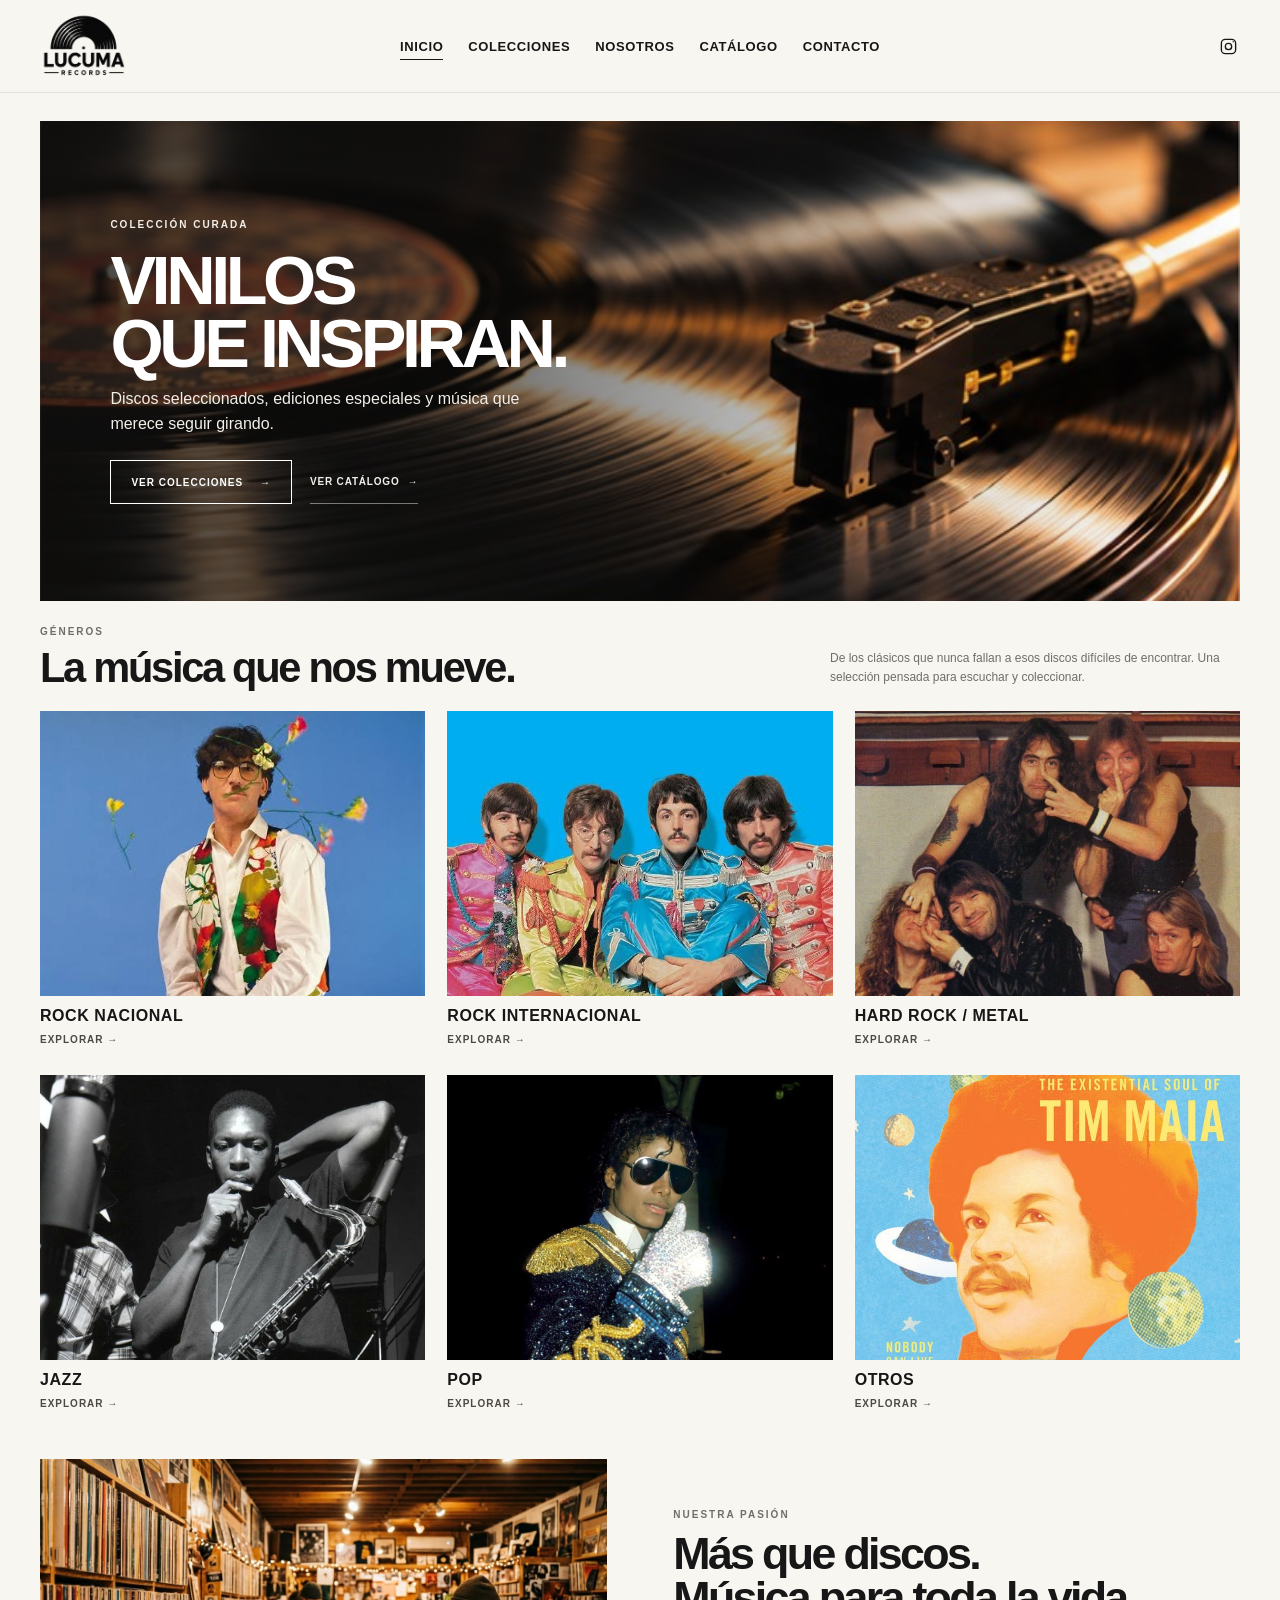
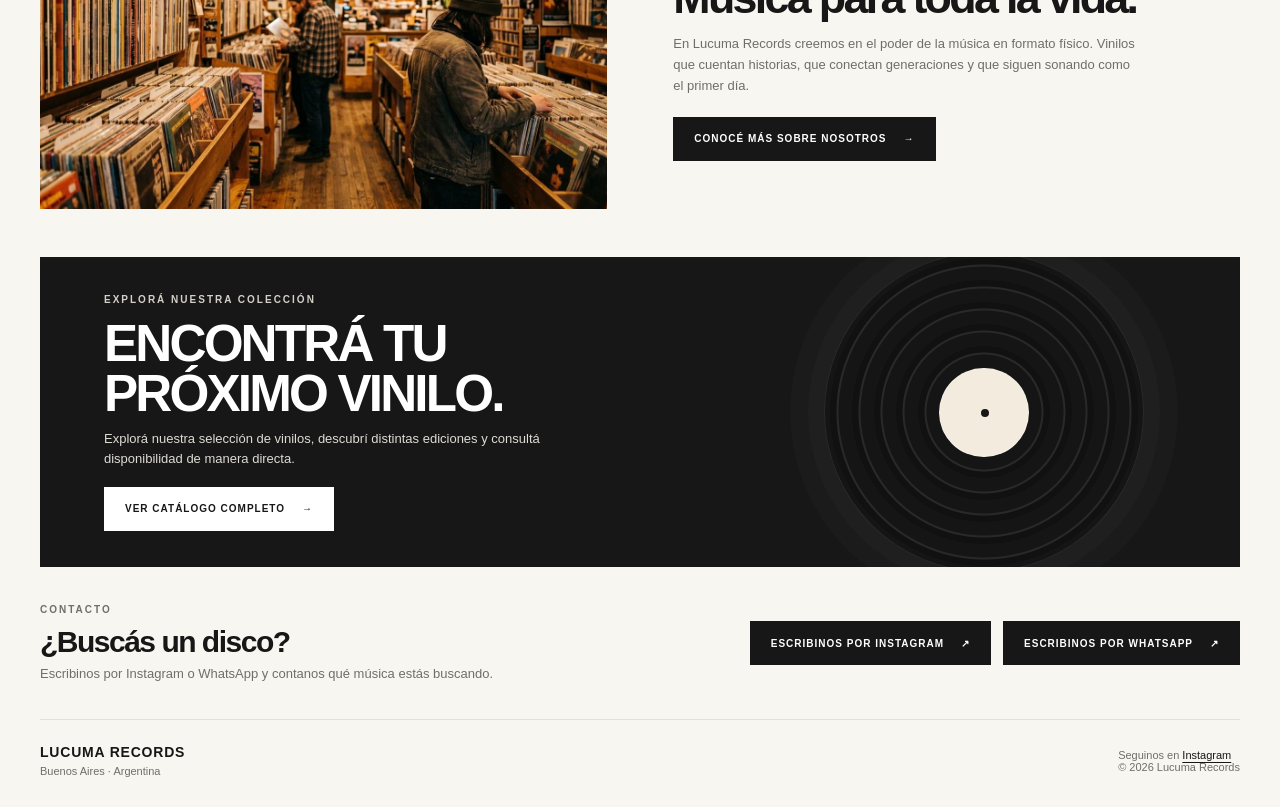
==== index.html @ db2ce65a "Add Lucuma Records about page" ====
<!doctype html>
<html lang="es">
<head>
  <meta charset="utf-8">
  <meta name="viewport" content="width=device-width, initial-scale=1">
  <meta name="theme-color" content="#f8f6f1">
  <meta name="description" content="Lucuma Records: discos seleccionados, ediciones especiales y música que merece seguir girando.">
  <title>Lucuma Records — Vinilos que inspiran</title>
  <style>
    :root {
      color-scheme: light;
      --paper: #f8f6f1;
      --cream: #f3ebdd;
      --ink: #171717;
      --muted: #716e68;
      --line: #e4e0d8;
      --content: 1400px;
    }
    * { box-sizing: border-box; }
    html { scroll-behavior: smooth; scroll-padding-top: 92px; }
    body {
      margin: 0;
      color: var(--ink);
      background: var(--paper);
      font-family: Arial, Helvetica, sans-serif;
      -webkit-font-smoothing: antialiased;
      overflow-x: hidden;
    }
    img { display: block; max-width: 100%; }
    a { color: inherit; text-decoration: none; }
    button { font: inherit; }
    .container { width: min(var(--content), calc(100% - 80px)); margin-inline: auto; }

    /* Header */
    .site-header { position: relative; z-index: 5; background: var(--paper); border-bottom: 1px solid var(--line); }
    .header-inner { min-height: 92px; display: grid; grid-template-columns: 1fr auto 1fr; align-items: center; gap: 28px; }
    .brand { display: inline-flex; width: max-content; align-items: center; }
    .brand img { width: 164px; height: 76px; object-fit: contain; object-position: left center; }
    .primary-nav { display: flex; align-items: center; justify-content: center; gap: clamp(25px, 1.8vw, 34px); }
    .primary-nav a { position: relative; padding: 12px 0; font-size: 13px; font-weight: 600; letter-spacing: .6px; text-transform: uppercase; }
    .primary-nav a::after { position: absolute; right: 0; bottom: 6px; left: 0; height: 1px; background: currentColor; content: ""; transform: scaleX(0); transform-origin: left; transition: transform .2s ease; }
    .primary-nav a:hover::after, .primary-nav a:focus-visible::after, .primary-nav a[href="#inicio"]::after { transform: scaleX(1); }
    .header-actions { justify-self: end; display: flex; align-items: center; gap: 14px; }
    .social-link { width: 24px; height: 24px; display: grid; place-items: center; }
    .social-link svg { width: 19px; height: 19px; fill: none; stroke: currentColor; stroke-width: 1.7; stroke-linecap: round; stroke-linejoin: round; }
    .menu-toggle { display: none; }

    @media (min-width: 961px) and (max-width: 1100px) {
      .header-inner { min-height: 82px; grid-template-columns: 1fr auto; padding-block: 7px 0; }
      .primary-nav { grid-column: 1 / -1; grid-row: 2; gap: 25px; padding-bottom: 10px; }
      .header-actions { grid-column: 2; grid-row: 1; }
    }

    /* Hero */
    .hero { position: relative; isolation: isolate; display: flex; align-items: center; overflow: hidden; aspect-ratio: 2.5 / 1; margin-top: 28px; padding: clamp(34px, 5.5vw, 76px); background: #1d1a17; color: #fff; }
    .hero-image { position: absolute; z-index: -2; inset: 0; width: 100%; height: 100%; object-fit: cover; object-position: center; }
    .hero::before { position: absolute; z-index: -1; inset: 0; background: linear-gradient(90deg, rgb(16 15 14 / 78%) 0%, rgb(16 15 14 / 57%) 38%, rgb(16 15 14 / 12%) 74%, transparent 100%); content: ""; }
    .hero-copy { width: min(560px, 54%); }
    .hero .eyebrow { color: #f2efe9; }
    .eyebrow { display: block; color: var(--muted); font-size: 10px; font-weight: 700; letter-spacing: 2px; line-height: 1.4; text-transform: uppercase; }
    .hero h1 { max-width: 560px; margin: 17px 0 12px; font-size: clamp(48px, 5.35vw, 76px); font-weight: 750; letter-spacing: -.065em; line-height: .92; }
    .hero-copy > p { max-width: 450px; margin: 0; color: #f2efe9; font-size: 16px; line-height: 1.55; }
    .button { min-height: 44px; display: inline-flex; align-items: center; justify-content: center; gap: 17px; margin-top: 24px; padding: 0 20px; border: 1px solid var(--ink); background: var(--ink); color: #fff; font-size: 10px; font-weight: 700; letter-spacing: 1px; text-transform: uppercase; transition: background .2s ease, color .2s ease; }
    .button:hover { background: transparent; color: var(--ink); }
    .hero .button { border-color: #fff; background: transparent; color: #fff; }
    .hero .button:hover { background: #fff; color: var(--ink); }
    .hero-actions { display: flex; align-items: center; flex-wrap: wrap; gap: 14px 18px; margin-top: 24px; }
    .hero-actions .button { margin-top: 0; }
    .hero-catalog-link { min-height: 44px; display: inline-flex; align-items: center; gap: 8px; border-bottom: 1px solid #ffffff70; color: #f2efe9; font-size: 10px; font-weight: 700; letter-spacing: .8px; text-transform: uppercase; }
    .hero-catalog-link:hover { border-color: #fff; color: #fff; }

    /* Curated genres */
    .collections { padding-block: 24px 0; }
    .section-heading { display: flex; align-items: end; justify-content: space-between; gap: 28px; margin-bottom: 22px; }
    .section-heading h2 { margin: 8px 0 0; font-size: clamp(32px, 3.25vw, 44px); letter-spacing: -.055em; line-height: 1; }
    .section-heading p { max-width: 410px; margin: 0 0 2px; color: var(--muted); font-size: 12px; line-height: 1.55; }
    .category-grid { display: grid; grid-template-columns: repeat(6, minmax(0, 1fr)); gap: 28px 22px; }
    .category { min-width: 0; display: block; grid-column: span 2; }
    .category-photo { overflow: hidden; aspect-ratio: 1.35 / 1; background: #e9e5de; }
    .category-photo img { width: 100%; height: 100%; object-fit: cover; transition: transform .35s ease; }
    .category:nth-child(1) .category-photo img { object-position: center 22%; }
    .category:nth-child(2) .category-photo img { object-position: center 30%; }
    .category:nth-child(3) .category-photo img { object-position: center top; }
    .category:nth-child(4) .category-photo img { object-position: center 12%; }
    .category:nth-child(5) .category-photo img { object-position: center 18%; }
    .category:nth-child(6) .category-photo img { object-position: center 35%; }
    .category h3 { margin: 10px 0 0; font-size: clamp(14px, 1.25vw, 18px); letter-spacing: .035em; line-height: 1.25; text-transform: uppercase; }
    .explore { display: inline-block; margin-top: 8px; color: #4d4943; font-size: 10px; font-weight: 700; letter-spacing: 1px; }
    @media (hover: hover) and (pointer: fine) { .category:hover .category-photo img { transform: scale(1.035); } }

    /* About */
    .about { padding-block: 48px 0; }
    .about-inner { display: grid; grid-template-columns: minmax(0, 1fr) minmax(0, 1fr); align-items: center; gap: clamp(36px, 5.2vw, 72px); }
    .about-photo { overflow: hidden; aspect-ratio: 1.62; background: var(--cream); }
    .about-photo img { width: 100%; height: 100%; object-fit: cover; object-position: center; }
    .about-copy { max-width: 500px; }
    .about-copy h2 { margin: 10px 0 13px; font-size: clamp(34px, 3.5vw, 48px); letter-spacing: -.06em; line-height: .98; }
    .about-copy p { max-width: 470px; margin: 0; color: var(--muted); font-size: 13px; line-height: 1.65; }
    .about-copy .button { margin-top: 20px; }

    /* Catalog preview */
    .catalog { position: relative; min-height: 260px; display: grid; grid-template-columns: 1fr .8fr; align-items: center; overflow: hidden; margin-top: 48px; padding: 36px clamp(30px, 5vw, 64px); background: var(--ink); color: #fff; }
    .catalog-copy { position: relative; z-index: 1; }
    .catalog .eyebrow { color: #d4d0c9; }
    .catalog h2 { margin: 12px 0 10px; font-size: clamp(34px, 4vw, 52px); letter-spacing: -.055em; line-height: .97; }
    .catalog p { max-width: 440px; margin: 0; color: #dedbd5; font-size: 13px; line-height: 1.55; }
    .catalog .button { border-color: #fff; background: #fff; color: var(--ink); }
    .catalog .button:hover { background: transparent; color: #fff; }
    .catalog-art { position: absolute; top: 50%; right: 8%; width: min(320px, 30vw); aspect-ratio: 1; border: 1px solid #ffffff17; border-radius: 50%; background: repeating-radial-gradient(circle at center, #151515 0 13px, #292929 14px 15px, #111 16px 22px); box-shadow: 0 0 0 16px #ffffff05, 0 0 0 34px #ffffff04; transform: translateY(-50%); }
    .catalog-art::before { position: absolute; inset: 36%; border: 1px solid #ffffff45; border-radius: 50%; background: var(--cream); content: ""; }
    .catalog-art::after { position: absolute; top: 49%; left: 49%; width: 8px; height: 8px; border-radius: 50%; background: var(--ink); content: ""; }
    .catalog-link { margin-top: 18px; }

    /* Contact and footer */
    .contact { display: flex; align-items: center; justify-content: space-between; gap: 24px; padding-block: 36px; border-bottom: 1px solid var(--line); }
    .contact h2 { margin: 8px 0 5px; font-size: 30px; letter-spacing: -.05em; }
    .contact p { margin: 0; color: var(--muted); font-size: 13px; line-height: 1.5; }
    .contact-actions { display: flex; align-items: center; flex-wrap: wrap; gap: 10px 12px; }
    .contact .button { margin-top: 0; }
    .footer { display: flex; align-items: center; justify-content: space-between; gap: 24px; padding-block: 24px 30px; color: var(--muted); font-size: 11px; }
    .footer strong { color: var(--ink); font-size: 14px; letter-spacing: .8px; }
    .footer p { margin: 5px 0 0; }
    .footer a { color: var(--ink); text-decoration: underline; text-underline-offset: 3px; }
    :focus-visible { outline: 2px solid var(--ink); outline-offset: 4px; }

    @media (max-width: 960px) {
      .container { width: min(var(--content), calc(100% - 48px)); }
      .header-inner { min-height: 82px; grid-template-columns: 1fr auto; gap: 16px; }
      .brand img { width: 150px; height: 70px; }
      .menu-toggle { display: none; }
      .primary-nav { grid-column: 1 / -1; grid-row: 2; padding-bottom: 10px; }
      .header-inner { padding-block: 7px 0; }
      .header-actions { grid-column: 2; grid-row: 1; }
      .category-grid { grid-template-columns: repeat(2, minmax(0, 1fr)); gap: 26px 18px; }
      .category:nth-child(n) { grid-column: auto; }
      .category-photo { aspect-ratio: 1.28 / 1; }
      .category h3 { font-size: 17px; }
      .hero { aspect-ratio: 2.15 / 1; padding: 40px; }
      .hero-copy { width: min(560px, 61%); }
      .about-inner { gap: 34px; }
    }
    @media (max-width: 650px) {
      html { scroll-padding-top: 76px; }
      .container { width: calc(100% - 36px); }
      .header-inner { min-height: 70px; display: flex; justify-content: space-between; gap: 10px; padding-block: 0; }
      .brand img { width: 132px; height: 62px; }
      .header-actions { margin-left: auto; gap: 7px; }
      .social-link { width: 22px; }
      .social-link svg { width: 17px; height: 17px; }
      .menu-toggle { display: inline-flex; align-items: center; gap: 8px; min-height: 38px; padding: 0 10px; border: 1px solid var(--line); background: transparent; color: var(--ink); font-size: 9px; font-weight: 700; letter-spacing: .8px; text-transform: uppercase; }
      .menu-icon, .menu-icon::before, .menu-icon::after { position: relative; display: block; width: 15px; height: 1px; background: currentColor; }
      .menu-icon::before, .menu-icon::after { position: absolute; left: 0; content: ""; }
      .menu-icon::before { top: -5px; }
      .menu-icon::after { top: 5px; }
      .primary-nav { position: absolute; top: 69px; right: 0; left: 0; display: none; align-items: stretch; gap: 0; padding: 8px 18px 14px; border-bottom: 1px solid var(--line); background: var(--paper); box-shadow: 0 9px 18px #0000000b; }
      .primary-nav.is-open { display: flex; flex-direction: column; }
      .primary-nav a { min-height: 44px; display: flex; align-items: center; padding: 14px 4px; border-bottom: 1px solid var(--line); font-size: 12px; font-weight: 600; line-height: 1.3; }
      .primary-nav a::after { display: none; }
      .hero { min-height: 350px; aspect-ratio: auto; margin-top: 18px; padding: 26px 21px; }
      .hero::before { background: linear-gradient(90deg, rgb(16 15 14 / 78%) 0%, rgb(16 15 14 / 56%) 62%, rgb(16 15 14 / 24%) 100%); }
      .hero-copy { padding: 0; }
      .eyebrow { font-size: 9px; letter-spacing: 1.8px; }
      .hero h1 { margin: 13px 0 10px; font-size: clamp(42px, 11.2vw, 52px); }
      .hero-copy > p { max-width: 430px; font-size: 15px; }
      .hero-actions { gap: 10px 14px; margin-top: 18px; }
      .hero-actions .button, .hero-catalog-link { min-height: 46px; }
      .collections { padding-top: 19px; }
      .section-heading { display: block; margin-bottom: 16px; }
      .section-heading h2 { margin-top: 7px; font-size: clamp(29px, 8vw, 38px); }
      .section-heading p { margin-top: 9px; font-size: 11px; }
      .category-grid { grid-template-columns: minmax(0, 1fr); gap: 24px; }
      .category-photo { aspect-ratio: 1.4 / 1; }
      .category h3 { margin-top: 9px; font-size: 17px; }
      .explore { margin-top: 8px; font-size: 10px; }
      .about { padding-top: 36px; }
      .about-inner { grid-template-columns: 1fr; gap: 21px; }
      .about-photo { aspect-ratio: 1.55; }
      .about-copy h2 { font-size: clamp(34px, 9vw, 42px); }
      .about-copy p { font-size: 12px; }
      .about-copy .button { min-height: 44px; margin-top: 17px; padding-inline: 13px; font-size: 9px; }
      .catalog { min-height: 300px; grid-template-columns: 1fr; margin-top: 36px; padding: 32px 22px; }
      .catalog h2 { font-size: 39px; }
      .catalog p { max-width: 340px; font-size: 12px; }
      .catalog-art { right: -46px; width: 210px; opacity: .44; }
      .catalog .button { position: relative; z-index: 1; }
      .contact { align-items: flex-start; flex-direction: column; gap: 16px; padding-block: 28px; }
      .contact h2 { font-size: 28px; }
      .footer { align-items: flex-start; flex-direction: column; gap: 12px; padding-block: 21px 27px; }
    }
    @media (prefers-reduced-motion: reduce) {
      html { scroll-behavior: auto; }
      *, *::before, *::after { scroll-behavior: auto !important; animation-duration: .01ms !important; animation-iteration-count: 1 !important; transition-duration: .01ms !important; }
    }
  </style>
</head>
<body>
  <header class="site-header">
    <div class="container header-inner">
      <a class="brand" href="#inicio" aria-label="Lucuma Records, inicio">
        <img src="assets/logo-lucuma-transparente.png" width="372" height="329" alt="Lucuma Records">
      </a>
      <button class="menu-toggle" type="button" aria-expanded="false" aria-controls="main-nav">
        <span class="menu-icon" aria-hidden="true"></span><span>Menú</span>
      </button>
      <nav class="primary-nav" id="main-nav" aria-label="Navegación principal">
        <a href="#inicio">Inicio</a>
        <a href="#colecciones">Colecciones</a>
        <a href="#nosotros">Nosotros</a>
        <a href="catalogo.html">Catálogo</a>
        <a href="#contacto">Contacto</a>
      </nav>
      <div class="header-actions">
        <a class="social-link" href="https://www.instagram.com/lucumarecords/" target="_blank" rel="noopener noreferrer" aria-label="Instagram de Lucuma Records">
          <svg viewBox="0 0 24 24" aria-hidden="true"><rect x="3" y="3" width="18" height="18" rx="5"/><circle cx="12" cy="12" r="4"/><circle cx="18" cy="6" r=".8" fill="currentColor" stroke="none"/></svg>
        </a>
      </div>
    </div>
  </header>

  <main>
    <section class="hero container" id="inicio" aria-labelledby="hero-title">
      <div class="hero-copy">
        <span class="eyebrow">Colección curada</span>
        <h1 id="hero-title">VINILOS<br>QUE INSPIRAN.</h1>
        <p>Discos seleccionados, ediciones especiales y música que merece seguir girando.</p>
        <div class="hero-actions">
          <a class="button" href="#colecciones">Ver colecciones <span aria-hidden="true">→</span></a>
          <a class="hero-catalog-link" href="catalogo.html">Ver catálogo <span aria-hidden="true">→</span></a>
        </div>
      </div>
      <img class="hero-image" src="portada-tocadiscos.jpg" width="739" height="303" fetchpriority="high" alt="">
    </section>

    <section class="collections container" id="colecciones" aria-labelledby="collections-title">
      <div class="section-heading">
        <div><span class="eyebrow">Géneros</span><h2 id="collections-title">La música que nos mueve.</h2></div>
        <p>De los clásicos que nunca fallan a esos discos difíciles de encontrar. Una selección pensada para escuchar y coleccionar.</p>
      </div>
      <div class="category-grid">
        <a class="category" href="catalogo.html?genero=rock-nacional" aria-label="Explorar Rock Nacional">
          <div class="category-photo"><img src="rock-nacional.jpg" width="480" height="638" loading="lazy" decoding="async" alt="Charly García, referente del rock nacional"></div>
          <h3>Rock Nacional</h3><span class="explore">EXPLORAR →</span>
        </a>
        <a class="category" href="catalogo.html?genero=rock-internacional" aria-label="Explorar Rock Internacional">
          <div class="category-photo"><img src="rock-internacional.jpg" width="554" height="554" loading="lazy" decoding="async" alt="The Beatles"></div>
          <h3>Rock Internacional</h3><span class="explore">EXPLORAR →</span>
        </a>
        <a class="category" href="catalogo.html?genero=hard-rock-metal" aria-label="Explorar Hard Rock y Metal">
          <div class="category-photo"><img src="iron%20maiden.jpg" width="798" height="1107" loading="lazy" decoding="async" alt="Iron Maiden"></div>
          <h3>Hard Rock / Metal</h3><span class="explore">EXPLORAR →</span>
        </a>
        <a class="category" href="catalogo.html?genero=jazz" aria-label="Explorar Jazz">
          <div class="category-photo"><img src="jazz.jpg" width="959" height="956" loading="lazy" decoding="async" alt="John Coltrane, figura del jazz"></div>
          <h3>Jazz</h3><span class="explore">EXPLORAR →</span>
        </a>
        <a class="category" href="catalogo.html?coleccion=pop" aria-label="Explorar Pop">
          <div class="category-photo"><img src="assets/pop.jpg" width="1024" height="1536" loading="lazy" decoding="async" alt="Michael Jackson"></div>
          <h3>POP</h3><span class="explore">EXPLORAR →</span>
        </a>
        <a class="category" href="catalogo.html?coleccion=otros" aria-label="Explorar Otros">
          <div class="category-photo"><img src="brasil.jpg" width="700" height="700" loading="lazy" decoding="async" alt="Tim Maia, música brasileña"></div>
          <h3>OTROS</h3><span class="explore">EXPLORAR →</span>
        </a>
      </div>
    </section>

    <section class="about container" id="nosotros" aria-labelledby="about-title">
      <div class="about-inner">
        <div class="about-photo">
          <img src="assets/nosotros-disqueria.jpg" width="1408" height="768" loading="lazy" decoding="async" alt="Interior cálido de una disquería con sus colecciones de vinilos" onerror="this.onerror=null;this.src='portada-tocadiscos.jpg'">
        </div>
        <div class="about-copy">
          <span class="eyebrow">Nuestra pasión</span>
          <h2 id="about-title">Más que discos.<br>Música para toda la vida.</h2>
          <p>En Lucuma Records creemos en el poder de la música en formato físico. Vinilos que cuentan historias, que conectan generaciones y que siguen sonando como el primer día.</p>
          <a class="button" href="nosotros.html">Conocé más sobre nosotros <span aria-hidden="true">→</span></a>
        </div>
      </div>
    </section>

    <section class="catalog container" id="catalogo" aria-labelledby="catalog-title">
      <div class="catalog-copy">
        <span class="eyebrow">EXPLORÁ NUESTRA COLECCIÓN</span>
        <h2 id="catalog-title">ENCONTRÁ TU<br>PRÓXIMO VINILO.</h2>
        <p>Explorá nuestra selección de vinilos, descubrí distintas ediciones y consultá disponibilidad de manera directa.</p>
        <a class="button catalog-link" href="catalogo.html">VER CATÁLOGO COMPLETO <span aria-hidden="true">→</span></a>
      </div>
      <div class="catalog-art" aria-hidden="true"></div>
    </section>

    <section class="contact container" id="contacto" aria-labelledby="contact-title">
      <div>
        <span class="eyebrow">Contacto</span>
        <h2 id="contact-title">¿Buscás un disco?</h2>
        <p>Escribinos por Instagram o WhatsApp y contanos qué música estás buscando.</p>
      </div>
      <div class="contact-actions">
        <a class="button" href="https://www.instagram.com/lucumarecords/" target="_blank" rel="noopener noreferrer">Escribinos por Instagram <span aria-hidden="true">↗</span></a>
        <a class="button" href="https://wa.me/5491165437000" target="_blank" rel="noopener noreferrer">Escribinos por WhatsApp <span aria-hidden="true">↗</span></a>
      </div>
    </section>
  </main>

  <footer class="footer container">
    <div><strong>LUCUMA RECORDS</strong><p>Buenos Aires · Argentina</p></div>
    <div>Seguinos en <a href="https://www.instagram.com/lucumarecords/" target="_blank" rel="noopener noreferrer">Instagram</a><br><span>© <span id="year"></span> Lucuma Records</span></div>
  </footer>

  <script>
    const menuToggle = document.querySelector('.menu-toggle');
    const mainNav = document.getElementById('main-nav');
    function closeMenu() {
      menuToggle.setAttribute('aria-expanded', 'false');
      mainNav.classList.remove('is-open');
    }
    menuToggle.addEventListener('click', () => {
      const isOpen = menuToggle.getAttribute('aria-expanded') === 'true';
      menuToggle.setAttribute('aria-expanded', String(!isOpen));
      mainNav.classList.toggle('is-open', !isOpen);
    });
    mainNav.querySelectorAll('a').forEach(link => link.addEventListener('click', closeMenu));
    document.addEventListener('keydown', event => { if (event.key === 'Escape') closeMenu(); });
    window.matchMedia('(min-width: 651px)').addEventListener('change', closeMenu);
    document.getElementById('year').textContent = new Date().getFullYear();
  </script>
</body>
</html>
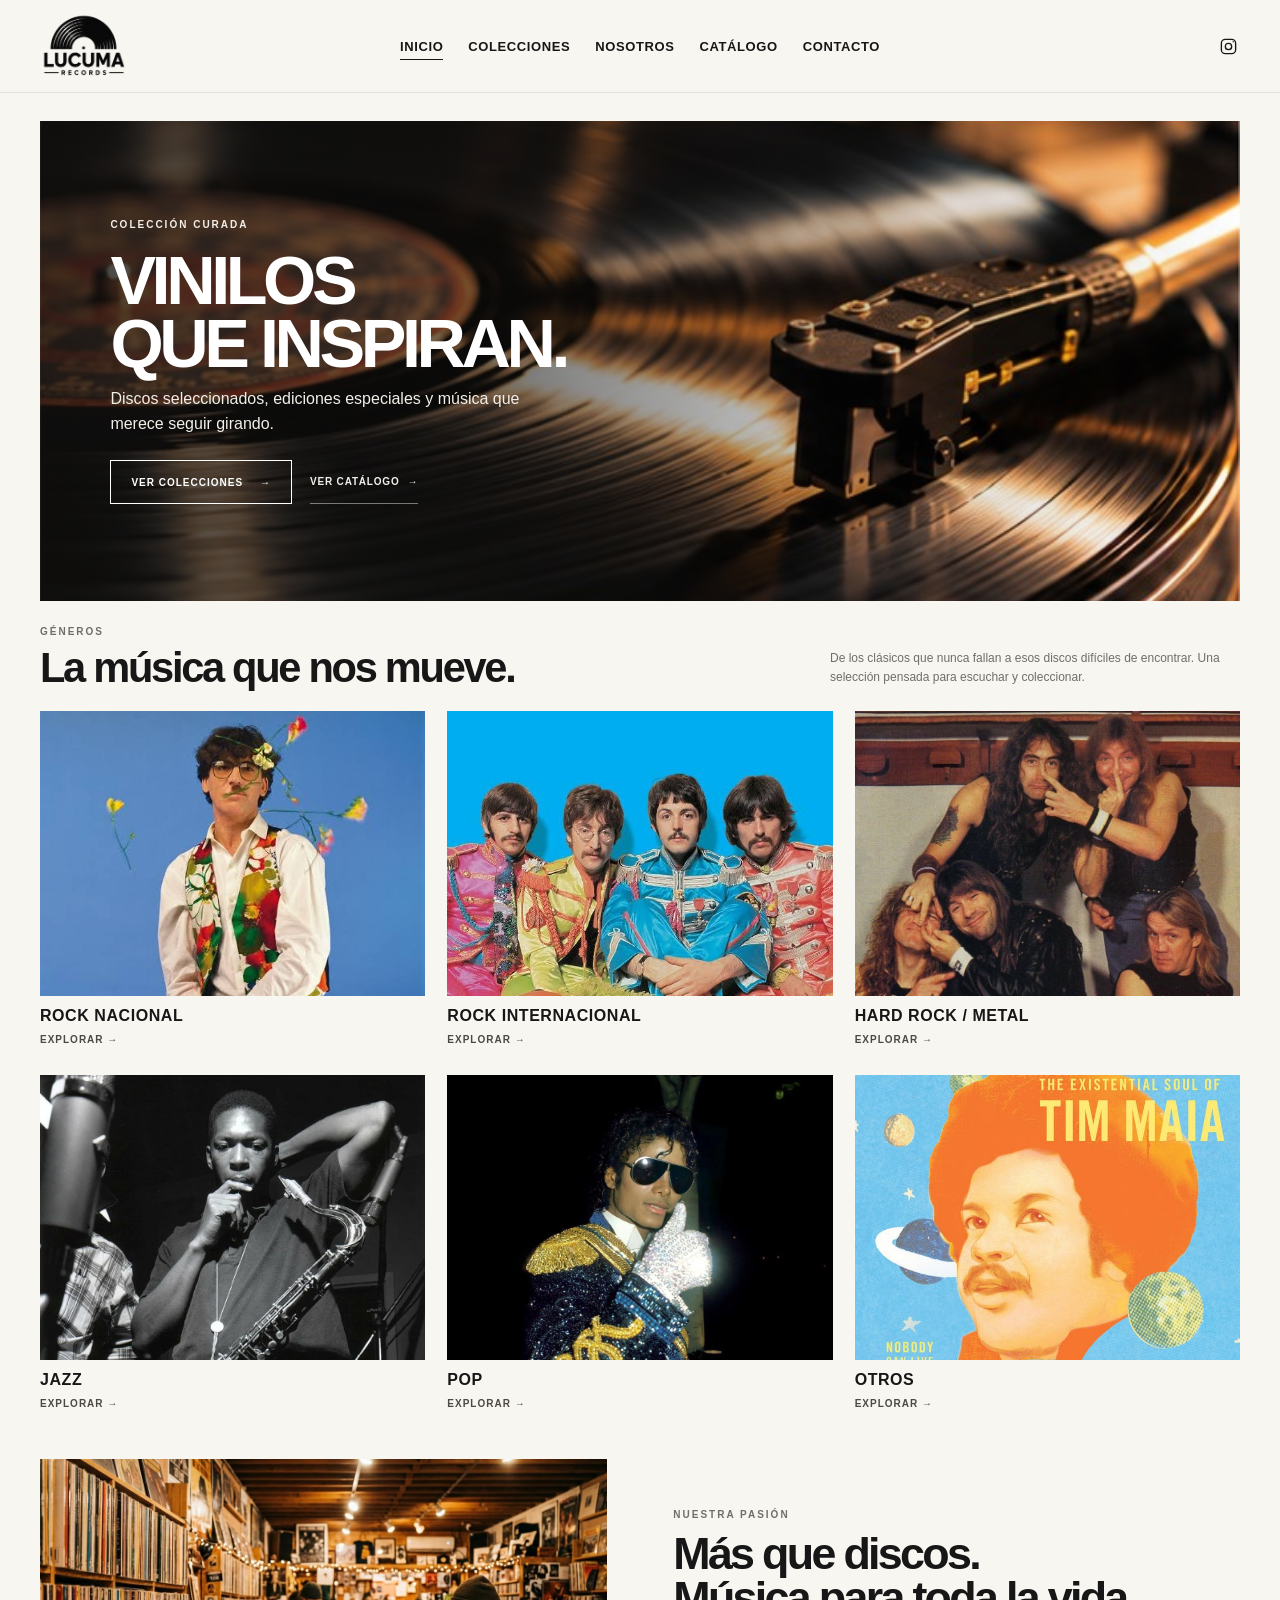
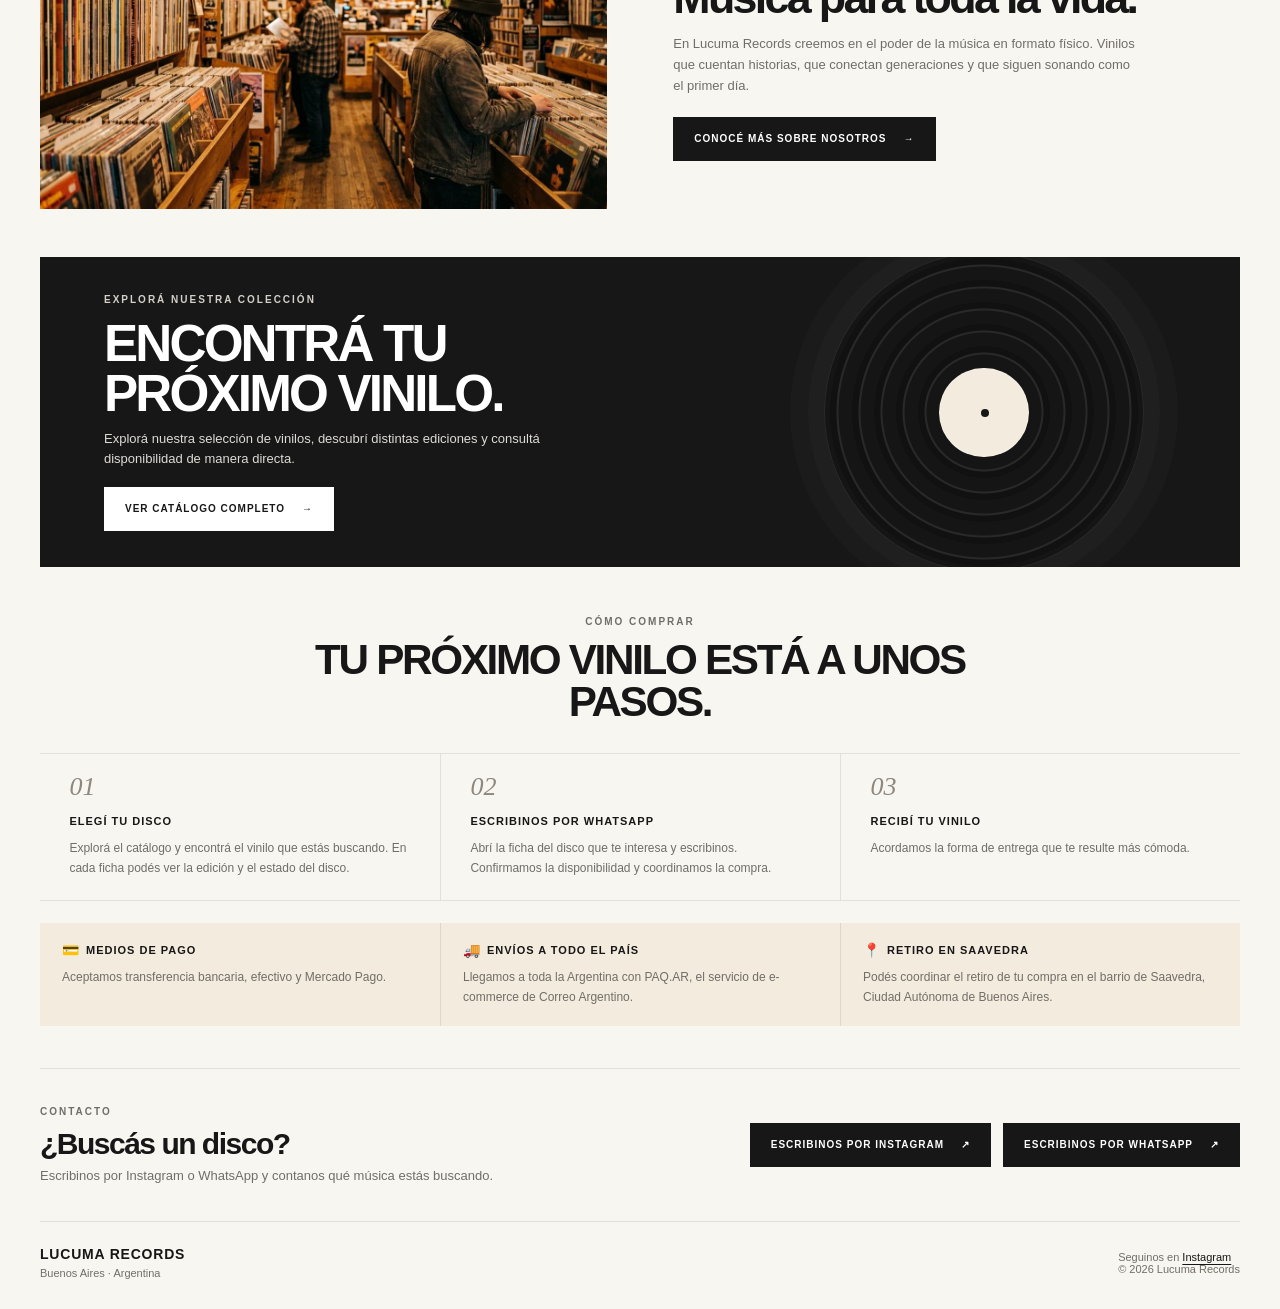
==== commit 8c746673: "Add how to buy section to homepage" ====
--- a/index.html
+++ b/index.html
@@ -37,6 +37,7 @@
     .brand { display: inline-flex; width: max-content; align-items: center; }
     .brand img { width: 164px; height: 76px; object-fit: contain; object-position: left center; }
     .primary-nav { display: flex; align-items: center; justify-content: center; gap: clamp(25px, 1.8vw, 34px); }
+    .primary-nav .nav-how-to { display: none; }
     .primary-nav a { position: relative; padding: 12px 0; font-size: 13px; font-weight: 600; letter-spacing: .6px; text-transform: uppercase; }
     .primary-nav a::after { position: absolute; right: 0; bottom: 6px; left: 0; height: 1px; background: currentColor; content: ""; transform: scaleX(0); transform-origin: left; transition: transform .2s ease; }
     .primary-nav a:hover::after, .primary-nav a:focus-visible::after, .primary-nav a[href="#inicio"]::after { transform: scaleX(1); }
@@ -111,6 +112,23 @@
     .catalog-art::after { position: absolute; top: 49%; left: 49%; width: 8px; height: 8px; border-radius: 50%; background: var(--ink); content: ""; }
     .catalog-link { margin-top: 18px; }
 
+    /* How to buy */
+    .how-to { padding-block: 48px 42px; border-bottom: 1px solid var(--line); }
+    .how-to-heading { max-width: 760px; margin: 0 auto 30px; text-align: center; }
+    .how-to-heading .eyebrow { color: var(--muted); }
+    .how-to-heading h2 { margin: 10px 0 0; font-size: clamp(30px, 3.3vw, 44px); letter-spacing: -.055em; line-height: 1; }
+    .buy-steps { display: grid; grid-template-columns: repeat(3, minmax(0, 1fr)); border-top: 1px solid var(--line); border-bottom: 1px solid var(--line); }
+    .buy-step { position: relative; padding: 20px clamp(16px, 2.3vw, 30px) 22px; }
+    .buy-step + .buy-step { border-left: 1px solid var(--line); }
+    .buy-step-number { display: block; margin-bottom: 14px; color: #8d877d; font-family: Georgia, 'Times New Roman', serif; font-size: 26px; font-style: italic; line-height: 1; }
+    .buy-step h3, .buy-info h3 { margin: 0 0 9px; font-size: 11px; font-weight: 700; letter-spacing: 1px; line-height: 1.4; }
+    .buy-step p, .buy-info p { margin: 0; color: var(--muted); font-size: 12px; line-height: 1.65; }
+    .buy-info-grid { display: grid; grid-template-columns: repeat(3, minmax(0, 1fr)); gap: 0; margin-top: 22px; background: var(--cream); }
+    .buy-info { padding: 18px 22px; }
+    .buy-info + .buy-info { border-left: 1px solid #ded6c9; }
+    .buy-info h3 { display: flex; align-items: center; gap: 7px; margin-bottom: 7px; }
+    .buy-info-icon { font-size: 14px; font-weight: 400; letter-spacing: 0; }
+
     /* Contact and footer */
     .contact { display: flex; align-items: center; justify-content: space-between; gap: 24px; padding-block: 36px; border-bottom: 1px solid var(--line); }
     .contact h2 { margin: 8px 0 5px; font-size: 30px; letter-spacing: -.05em; }
@@ -156,6 +174,7 @@
       .primary-nav.is-open { display: flex; flex-direction: column; }
       .primary-nav a { min-height: 44px; display: flex; align-items: center; padding: 14px 4px; border-bottom: 1px solid var(--line); font-size: 12px; font-weight: 600; line-height: 1.3; }
       .primary-nav a::after { display: none; }
+      .primary-nav .nav-how-to { display: flex; }
       .hero { min-height: 350px; aspect-ratio: auto; margin-top: 18px; padding: 26px 21px; }
       .hero::before { background: linear-gradient(90deg, rgb(16 15 14 / 78%) 0%, rgb(16 15 14 / 56%) 62%, rgb(16 15 14 / 24%) 100%); }
       .hero-copy { padding: 0; }
@@ -183,6 +202,19 @@
       .catalog p { max-width: 340px; font-size: 12px; }
       .catalog-art { right: -46px; width: 210px; opacity: .44; }
       .catalog .button { position: relative; z-index: 1; }
+      .how-to { padding-block: 36px 30px; }
+      .how-to-heading { margin-bottom: 20px; text-align: left; }
+      .how-to-heading h2 { max-width: 380px; font-size: clamp(29px, 8vw, 38px); line-height: 1.02; }
+      .buy-steps { grid-template-columns: 1fr; }
+      .buy-step { display: grid; grid-template-columns: 38px 1fr; column-gap: 10px; padding: 16px 0; }
+      .buy-step + .buy-step { border-top: 1px solid var(--line); border-left: 0; }
+      .buy-step-number { grid-row: span 2; margin: 0; font-size: 23px; }
+      .buy-step h3 { margin-bottom: 5px; }
+      .buy-step p { font-size: 11px; }
+      .buy-info-grid { grid-template-columns: 1fr; margin-top: 16px; }
+      .buy-info { padding: 15px 17px; }
+      .buy-info + .buy-info { border-top: 1px solid #ded6c9; border-left: 0; }
+      .buy-info p { font-size: 11px; }
       .contact { align-items: flex-start; flex-direction: column; gap: 16px; padding-block: 28px; }
       .contact h2 { font-size: 28px; }
       .footer { align-items: flex-start; flex-direction: column; gap: 12px; padding-block: 21px 27px; }
@@ -207,6 +239,7 @@
         <a href="#colecciones">Colecciones</a>
         <a href="#nosotros">Nosotros</a>
         <a href="catalogo.html">Catálogo</a>
+        <a class="nav-how-to" href="#como-comprar">Cómo comprar</a>
         <a href="#contacto">Contacto</a>
       </nav>
       <div class="header-actions">
@@ -286,6 +319,44 @@
         <a class="button catalog-link" href="catalogo.html">VER CATÁLOGO COMPLETO <span aria-hidden="true">→</span></a>
       </div>
       <div class="catalog-art" aria-hidden="true"></div>
+    </section>
+
+    <section class="how-to container" id="como-comprar" aria-labelledby="how-to-title">
+      <div class="how-to-heading">
+        <span class="eyebrow">CÓMO COMPRAR</span>
+        <h2 id="how-to-title">TU PRÓXIMO VINILO ESTÁ A UNOS PASOS.</h2>
+      </div>
+      <div class="buy-steps">
+        <article class="buy-step">
+          <span class="buy-step-number" aria-hidden="true">01</span>
+          <h3>ELEGÍ TU DISCO</h3>
+          <p>Explorá el catálogo y encontrá el vinilo que estás buscando. En cada ficha podés ver la edición y el estado del disco.</p>
+        </article>
+        <article class="buy-step">
+          <span class="buy-step-number" aria-hidden="true">02</span>
+          <h3>ESCRIBINOS POR WHATSAPP</h3>
+          <p>Abrí la ficha del disco que te interesa y escribinos. Confirmamos la disponibilidad y coordinamos la compra.</p>
+        </article>
+        <article class="buy-step">
+          <span class="buy-step-number" aria-hidden="true">03</span>
+          <h3>RECIBÍ TU VINILO</h3>
+          <p>Acordamos la forma de entrega que te resulte más cómoda.</p>
+        </article>
+      </div>
+      <div class="buy-info-grid">
+        <article class="buy-info">
+          <h3><span class="buy-info-icon" aria-hidden="true">💳</span>MEDIOS DE PAGO</h3>
+          <p>Aceptamos transferencia bancaria, efectivo y Mercado Pago.</p>
+        </article>
+        <article class="buy-info">
+          <h3><span class="buy-info-icon" aria-hidden="true">🚚</span>ENVÍOS A TODO EL PAÍS</h3>
+          <p>Llegamos a toda la Argentina con PAQ.AR, el servicio de e-commerce de Correo Argentino.</p>
+        </article>
+        <article class="buy-info">
+          <h3><span class="buy-info-icon" aria-hidden="true">📍</span>RETIRO EN SAAVEDRA</h3>
+          <p>Podés coordinar el retiro de tu compra en el barrio de Saavedra, Ciudad Autónoma de Buenos Aires.</p>
+        </article>
+      </div>
     </section>
 
     <section class="contact container" id="contacto" aria-labelledby="contact-title">
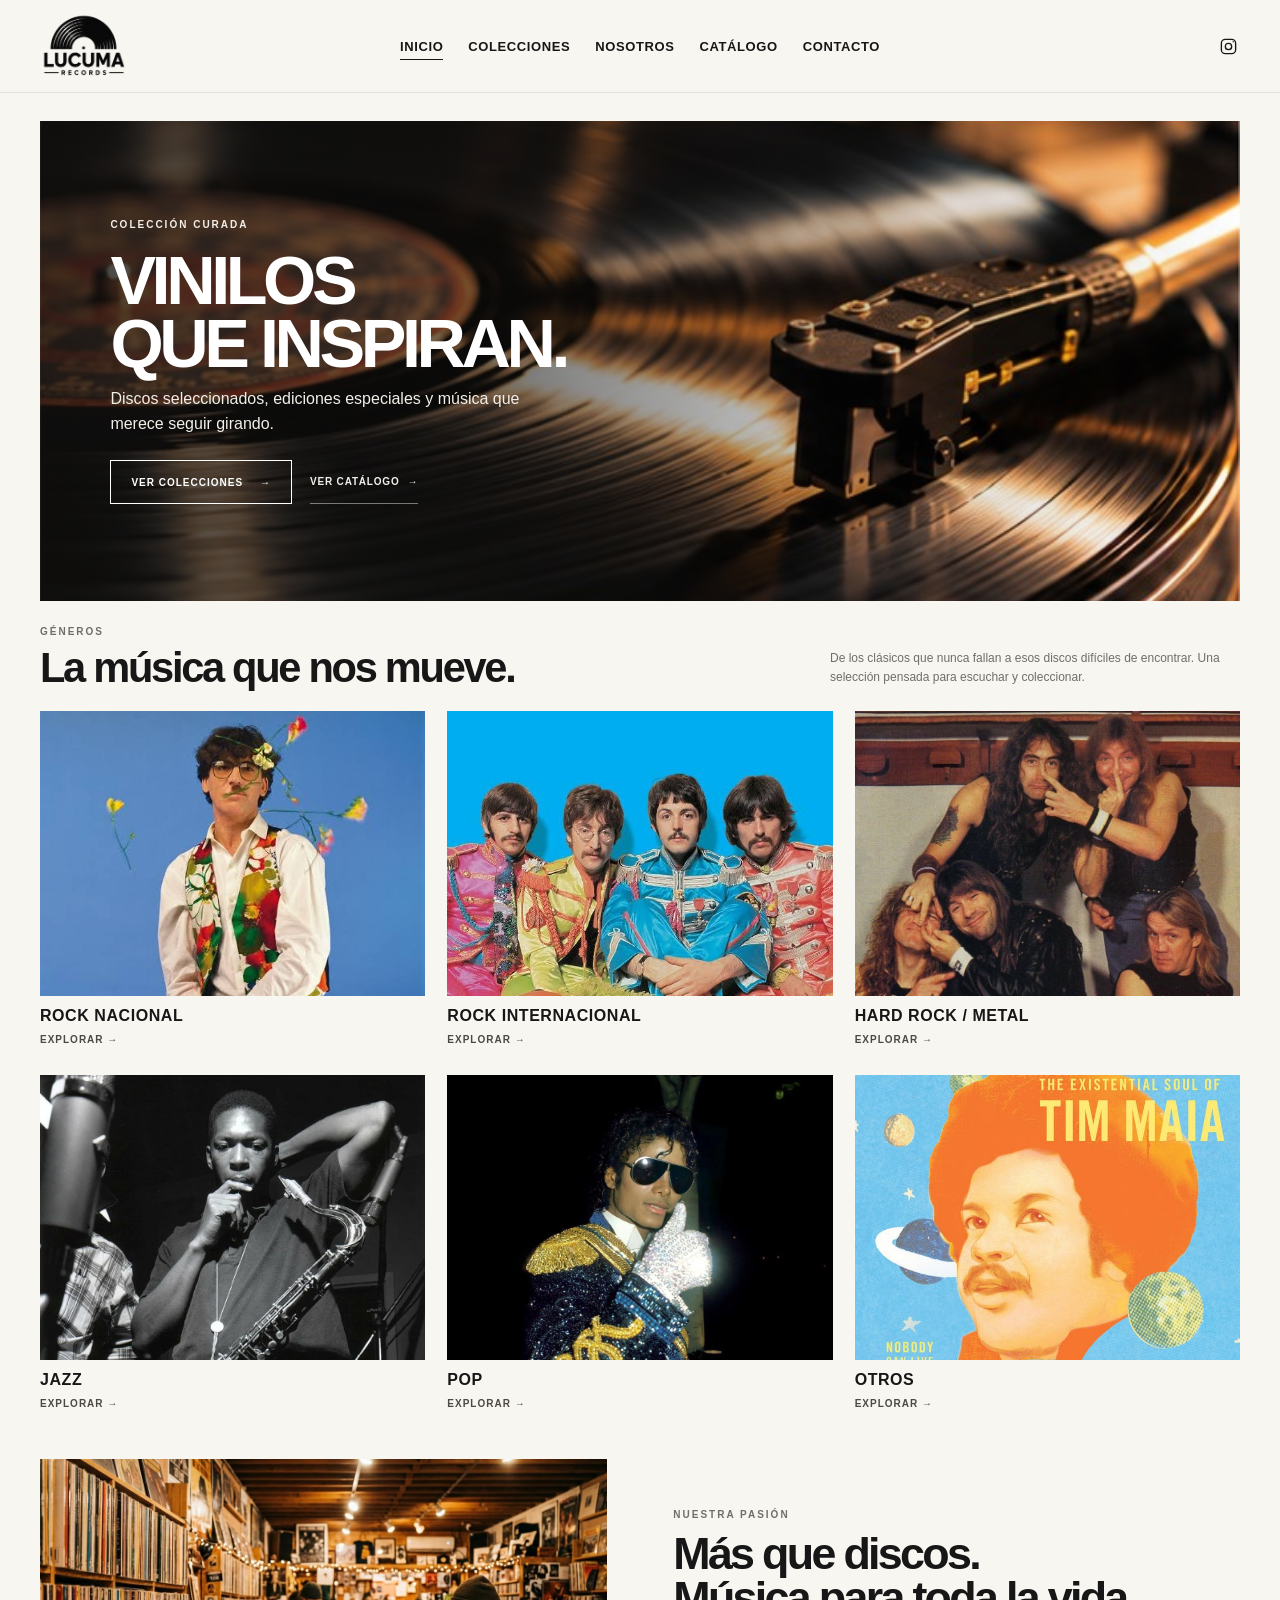
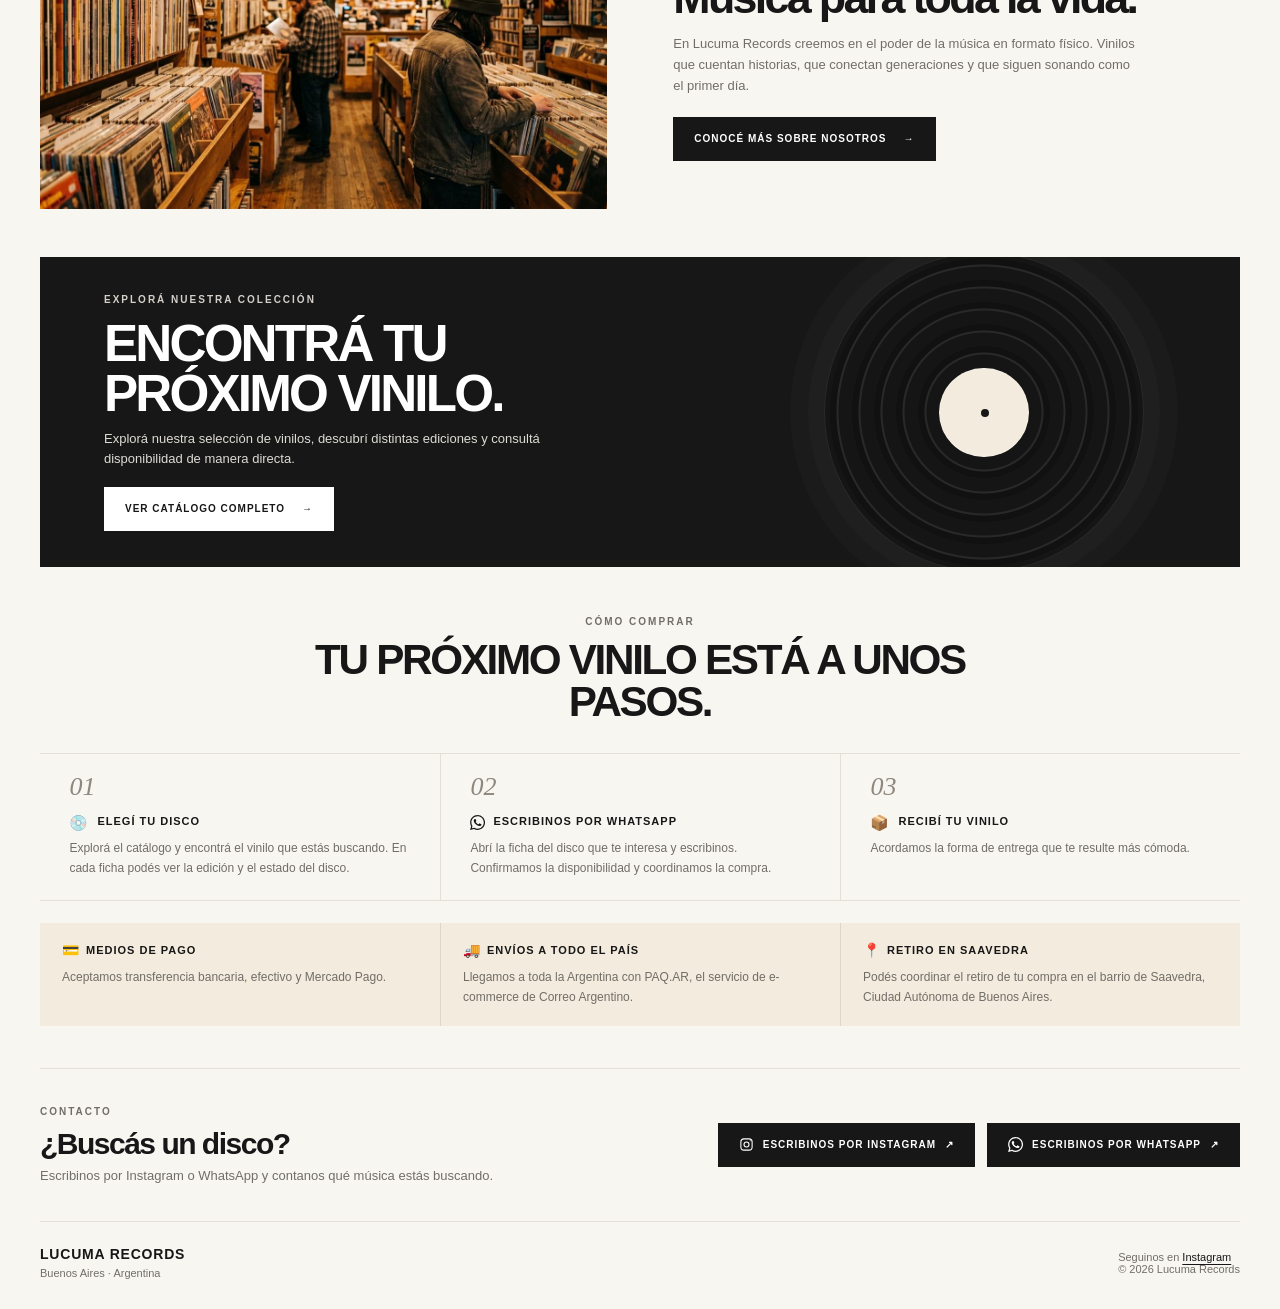
==== commit 90db1d63: "Add discreet brand icons across site" ====
--- a/index.html
+++ b/index.html
@@ -122,6 +122,14 @@
     .buy-step + .buy-step { border-left: 1px solid var(--line); }
     .buy-step-number { display: block; margin-bottom: 14px; color: #8d877d; font-family: Georgia, 'Times New Roman', serif; font-size: 26px; font-style: italic; line-height: 1; }
     .buy-step h3, .buy-info h3 { margin: 0 0 9px; font-size: 11px; font-weight: 700; letter-spacing: 1px; line-height: 1.4; }
+    .buy-step h3 { display: flex; align-items: center; gap: 8px; }
+    .buy-step-icon { display: inline-flex; flex: 0 0 auto; align-items: center; justify-content: center; font-size: 15px; line-height: 1; }
+    .buy-step-icon--whatsapp svg { width: 15px; height: 15px; fill: currentColor; }
+    .contact .button { gap: 9px; }
+    .brand-icon { display: inline-flex; flex: 0 0 15px; align-items: center; justify-content: center; width: 15px; height: 15px; }
+    .brand-icon svg { display: block; width: 100%; height: 100%; }
+    .brand-icon--instagram svg { fill: none; stroke: currentColor; stroke-width: 1.7; stroke-linecap: round; stroke-linejoin: round; }
+    .brand-icon--whatsapp svg { fill: currentColor; }
     .buy-step p, .buy-info p { margin: 0; color: var(--muted); font-size: 12px; line-height: 1.65; }
     .buy-info-grid { display: grid; grid-template-columns: repeat(3, minmax(0, 1fr)); gap: 0; margin-top: 22px; background: var(--cream); }
     .buy-info { padding: 18px 22px; }
@@ -329,17 +337,17 @@
       <div class="buy-steps">
         <article class="buy-step">
           <span class="buy-step-number" aria-hidden="true">01</span>
-          <h3>ELEGÍ TU DISCO</h3>
+          <h3><span class="buy-step-icon" aria-hidden="true">💿</span>ELEGÍ TU DISCO</h3>
           <p>Explorá el catálogo y encontrá el vinilo que estás buscando. En cada ficha podés ver la edición y el estado del disco.</p>
         </article>
         <article class="buy-step">
           <span class="buy-step-number" aria-hidden="true">02</span>
-          <h3>ESCRIBINOS POR WHATSAPP</h3>
+          <h3><span class="buy-step-icon buy-step-icon--whatsapp" aria-hidden="true"><svg viewBox="0 0 24 24" aria-hidden="true"><path fill="currentColor" d="M20.52 3.48A11.82 11.82 0 0 0 12.13 0C5.57 0 .23 5.34.23 11.9c0 2.1.55 4.14 1.6 5.95L.12 24l6.3-1.65a11.9 11.9 0 0 0 5.7 1.45h.01c6.56 0 11.9-5.34 11.9-11.9 0-3.18-1.24-6.17-3.51-8.42ZM12.13 21.8h-.01c-1.78 0-3.52-.48-5.04-1.39l-.36-.21-3.74.98 1-3.65-.24-.37a9.84 9.84 0 0 1-1.51-5.26c0-5.46 4.44-9.9 9.9-9.9 2.65 0 5.13 1.03 7 2.9a9.84 9.84 0 0 1 2.9 7c0 5.46-4.44 9.9-9.9 9.9Zm5.43-7.41c-.3-.15-1.78-.88-2.06-.98-.28-.1-.48-.15-.68.15-.2.3-.78.98-.95 1.18-.18.2-.35.22-.65.07-.3-.15-1.26-.46-2.4-1.46-.88-.79-1.48-1.77-1.65-2.07-.18-.3-.02-.46.13-.61.13-.13.3-.35.45-.53.15-.18.2-.3.3-.5.1-.2.05-.38-.03-.53-.07-.15-.68-1.63-.93-2.23-.24-.58-.49-.5-.68-.51h-.58c-.2 0-.53.07-.8.37-.28.3-1.05 1.03-1.05 2.51s1.08 2.91 1.23 3.11c.15.2 2.12 3.24 5.14 4.55.72.31 1.28.5 1.72.64.72.23 1.38.2 1.9.12.58-.09 1.78-.73 2.03-1.43.25-.7.25-1.3.18-1.43-.08-.12-.28-.2-.58-.35Z"/></svg></span>ESCRIBINOS POR WHATSAPP</h3>
           <p>Abrí la ficha del disco que te interesa y escribinos. Confirmamos la disponibilidad y coordinamos la compra.</p>
         </article>
         <article class="buy-step">
           <span class="buy-step-number" aria-hidden="true">03</span>
-          <h3>RECIBÍ TU VINILO</h3>
+          <h3><span class="buy-step-icon" aria-hidden="true">📦</span>RECIBÍ TU VINILO</h3>
           <p>Acordamos la forma de entrega que te resulte más cómoda.</p>
         </article>
       </div>
@@ -366,8 +374,8 @@
         <p>Escribinos por Instagram o WhatsApp y contanos qué música estás buscando.</p>
       </div>
       <div class="contact-actions">
-        <a class="button" href="https://www.instagram.com/lucumarecords/" target="_blank" rel="noopener noreferrer">Escribinos por Instagram <span aria-hidden="true">↗</span></a>
-        <a class="button" href="https://wa.me/5491165437000" target="_blank" rel="noopener noreferrer">Escribinos por WhatsApp <span aria-hidden="true">↗</span></a>
+        <a class="button" href="https://www.instagram.com/lucumarecords/" target="_blank" rel="noopener noreferrer"><span class="brand-icon brand-icon--instagram" aria-hidden="true"><svg viewBox="0 0 24 24" aria-hidden="true"><rect x="3" y="3" width="18" height="18" rx="5"/><circle cx="12" cy="12" r="4"/><circle cx="18" cy="6" r=".8" fill="currentColor" stroke="none"/></svg></span>Escribinos por Instagram <span aria-hidden="true">↗</span></a>
+        <a class="button" href="https://wa.me/5491165437000" target="_blank" rel="noopener noreferrer"><span class="brand-icon brand-icon--whatsapp" aria-hidden="true"><svg viewBox="0 0 24 24" aria-hidden="true"><path fill="currentColor" d="M20.52 3.48A11.82 11.82 0 0 0 12.13 0C5.57 0 .23 5.34.23 11.9c0 2.1.55 4.14 1.6 5.95L.12 24l6.3-1.65a11.9 11.9 0 0 0 5.7 1.45h.01c6.56 0 11.9-5.34 11.9-11.9 0-3.18-1.24-6.17-3.51-8.42ZM12.13 21.8h-.01c-1.78 0-3.52-.48-5.04-1.39l-.36-.21-3.74.98 1-3.65-.24-.37a9.84 9.84 0 0 1-1.51-5.26c0-5.46 4.44-9.9 9.9-9.9 2.65 0 5.13 1.03 7 2.9a9.84 9.84 0 0 1 2.9 7c0 5.46-4.44 9.9-9.9 9.9Zm5.43-7.41c-.3-.15-1.78-.88-2.06-.98-.28-.1-.48-.15-.68.15-.2.3-.78.98-.95 1.18-.18.2-.35.22-.65.07-.3-.15-1.26-.46-2.4-1.46-.88-.79-1.48-1.77-1.65-2.07-.18-.3-.02-.46.13-.61.13-.13.3-.35.45-.53.15-.18.2-.3.3-.5.1-.2.05-.38-.03-.53-.07-.15-.68-1.63-.93-2.23-.24-.58-.49-.5-.68-.51h-.58c-.2 0-.53.07-.8.37-.28.3-1.05 1.03-1.05 2.51s1.08 2.91 1.23 3.11c.15.2 2.12 3.24 5.14 4.55.72.31 1.28.5 1.72.64.72.23 1.38.2 1.9.12.58-.09 1.78-.73 2.03-1.43.25-.7.25-1.3.18-1.43-.08-.12-.28-.2-.58-.35Z"/></svg></span>Escribinos por WhatsApp <span aria-hidden="true">↗</span></a>
       </div>
     </section>
   </main>
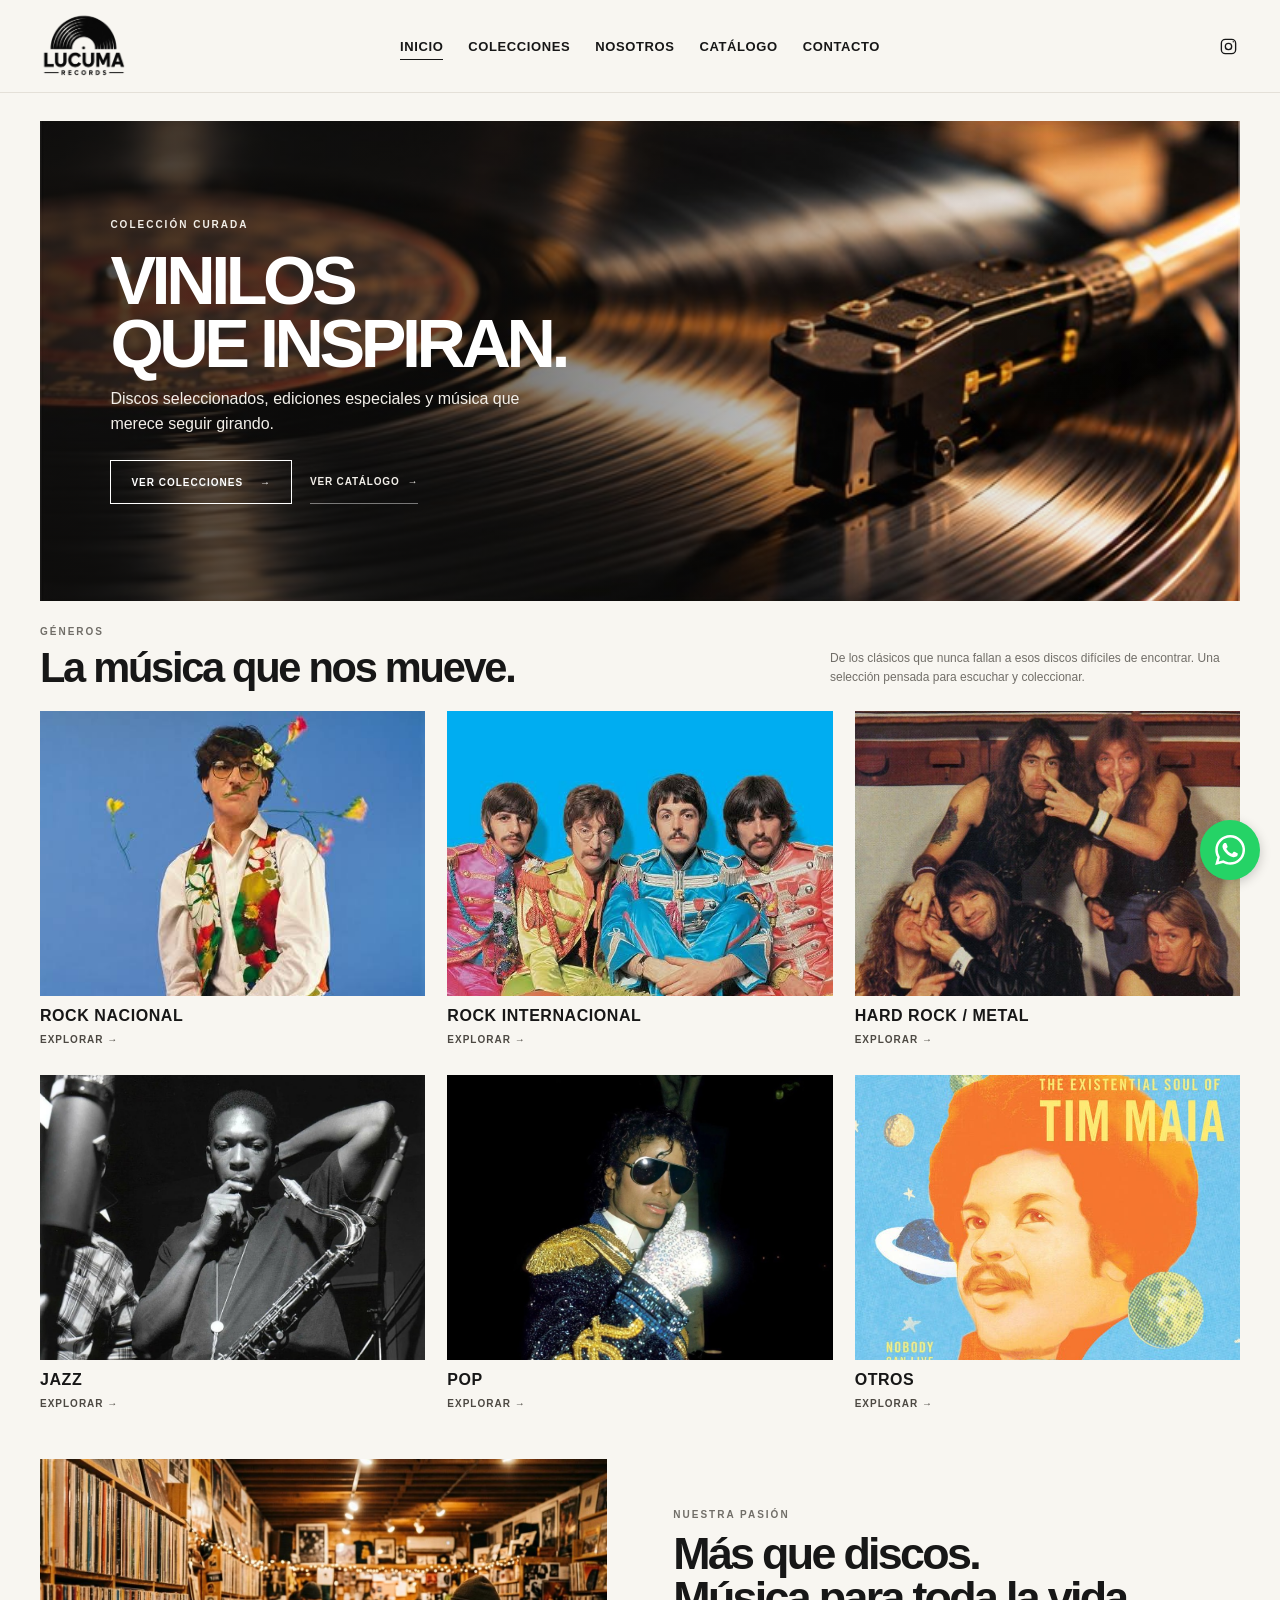
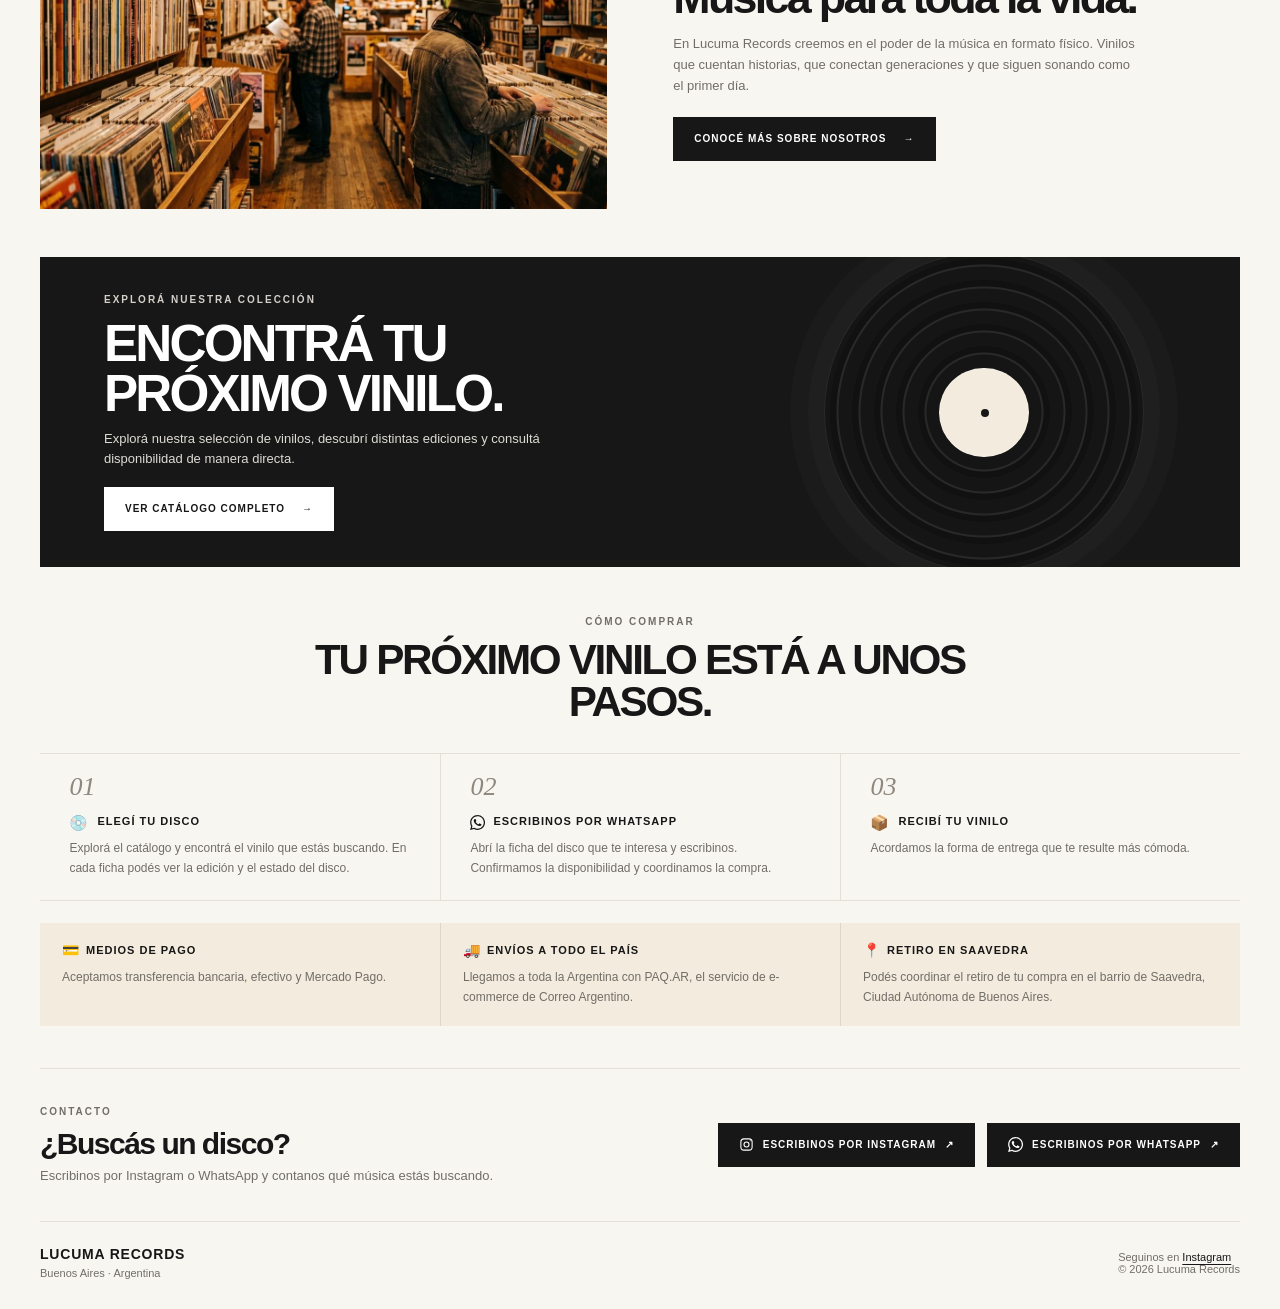
==== commit 5a3b99e0: "Add floating WhatsApp button to homepage" ====
--- a/index.html
+++ b/index.html
@@ -2,10 +2,34 @@
 <html lang="es">
 <head>
   <meta charset="utf-8">
+  <meta name="google-site-verification" content="fVu0ReHZwAeIP0zhpx4-94eZmB0hKYwkRAEpUPj4eeg" />
   <meta name="viewport" content="width=device-width, initial-scale=1">
   <meta name="theme-color" content="#f8f6f1">
-  <meta name="description" content="Lucuma Records: discos seleccionados, ediciones especiales y música que merece seguir girando.">
-  <title>Lucuma Records — Vinilos que inspiran</title>
+  <meta name="description" content="Disquería online especializada en vinilos de época, en Saavedra, Ciudad Autónoma de Buenos Aires. Explorá el catálogo y recibí envíos en toda Argentina.">
+  <link rel="canonical" href="https://lucumarecords.github.io/lucuma-records/">
+  <meta property="og:type" content="website">
+  <meta property="og:locale" content="es_AR">
+  <meta property="og:site_name" content="Lucuma Records">
+  <meta property="og:title" content="Lucuma Records | Disquería online de vinilos de época">
+  <meta property="og:description" content="Disquería online especializada en vinilos de época, en Saavedra, Ciudad Autónoma de Buenos Aires. Explorá el catálogo y recibí envíos en toda Argentina.">
+  <meta property="og:url" content="https://lucumarecords.github.io/lucuma-records/">
+  <meta property="og:image" content="https://lucumarecords.github.io/lucuma-records/assets/nosotros-disqueria.jpg">
+  <meta property="og:image:width" content="1408">
+  <meta property="og:image:height" content="768">
+  <meta property="og:image:alt" content="Interior de la disquería Lucuma Records">
+  <title>Lucuma Records | Disquería online de vinilos de época</title>
+  <script type="application/ld+json">
+  {
+    "@context": "https://schema.org",
+    "@type": "OnlineStore",
+    "@id": "https://lucumarecords.github.io/lucuma-records/#lucuma-records",
+    "name": "Lucuma Records",
+    "url": "https://lucumarecords.github.io/lucuma-records/",
+    "description": "Disquería online especializada en vinilos de época, ubicada en Saavedra, Ciudad Autónoma de Buenos Aires, con envíos a toda Argentina.",
+    "logo": "https://lucumarecords.github.io/lucuma-records/assets/logo-lucuma-transparente.png",
+    "sameAs": ["https://www.instagram.com/lucumarecords/"]
+  }
+  </script>
   <style>
     :root {
       color-scheme: light;
@@ -143,6 +167,22 @@
     .contact p { margin: 0; color: var(--muted); font-size: 13px; line-height: 1.5; }
     .contact-actions { display: flex; align-items: center; flex-wrap: wrap; gap: 10px 12px; }
     .contact .button { margin-top: 0; }
+    .floating-whatsapp {
+      position: fixed;
+      right: max(20px, env(safe-area-inset-right, 0px));
+      bottom: max(20px, env(safe-area-inset-bottom, 0px));
+      z-index: 20;
+      width: 60px;
+      height: 60px;
+      display: grid;
+      place-items: center;
+      border-radius: 50%;
+      background: #25D366;
+      color: #fff;
+      box-shadow: 0 3px 12px rgb(0 0 0 / 20%);
+      -webkit-tap-highlight-color: transparent;
+    }
+    .floating-whatsapp svg { display: block; width: 30px; height: 30px; fill: currentColor; }
     .footer { display: flex; align-items: center; justify-content: space-between; gap: 24px; padding-block: 24px 30px; color: var(--muted); font-size: 11px; }
     .footer strong { color: var(--ink); font-size: 14px; letter-spacing: .8px; }
     .footer p { margin: 5px 0 0; }
@@ -385,6 +425,10 @@
     <div>Seguinos en <a href="https://www.instagram.com/lucumarecords/" target="_blank" rel="noopener noreferrer">Instagram</a><br><span>© <span id="year"></span> Lucuma Records</span></div>
   </footer>
 
+  <a class="floating-whatsapp" href="https://wa.me/5491165437000?text=Hola%2C%20quer%C3%ADa%20hacer%20una%20consulta%20sobre%20Lucuma%20Records." target="_blank" rel="noopener noreferrer" aria-label="Consultá por WhatsApp sobre Lucuma Records" title="Consultá por WhatsApp sobre Lucuma Records">
+    <svg viewBox="0 0 24 24" aria-hidden="true" focusable="false"><path d="M20.52 3.48A11.82 11.82 0 0 0 12.13 0C5.57 0 .23 5.34.23 11.9c0 2.1.55 4.14 1.6 5.95L.12 24l6.3-1.65a11.9 11.9 0 0 0 5.7 1.45h.01c6.56 0 11.9-5.34 11.9-11.9 0-3.18-1.24-6.17-3.51-8.42ZM12.13 21.8h-.01c-1.78 0-3.52-.48-5.04-1.39l-.36-.21-3.74.98 1-3.65-.24-.37a9.84 9.84 0 0 1-1.51-5.26c0-5.46 4.44-9.9 9.9-9.9 2.65 0 5.13 1.03 7 2.9a9.84 9.84 0 0 1 2.9 7c0 5.46-4.44 9.9-9.9 9.9Zm5.43-7.41c-.3-.15-1.78-.88-2.06-.98-.28-.1-.48-.15-.68.15-.2.3-.78.98-.95 1.18-.18.2-.35.22-.65.07-.3-.15-1.26-.46-2.4-1.46-.88-.79-1.48-1.77-1.65-2.07-.18-.3-.02-.46.13-.61.13-.13.3-.35.45-.53.15-.18.2-.3.3-.5.1-.2.05-.38-.03-.53-.07-.15-.68-1.63-.93-2.23-.24-.58-.49-.5-.68-.51h-.58c-.2 0-.53.07-.8.37-.28.3-1.05 1.03-1.05 2.51s1.08 2.91 1.23 3.11c.15.2 2.12 3.24 5.14 4.55.72.31 1.28.5 1.72.64.72.23 1.38.2 1.9.12.58-.09 1.78-.73 2.03-1.43.25-.7.18-1.3.18-1.43-.08-.12-.28-.2-.58-.35Z"/></svg>
+  </a>
+
   <script>
     const menuToggle = document.querySelector('.menu-toggle');
     const mainNav = document.getElementById('main-nav');
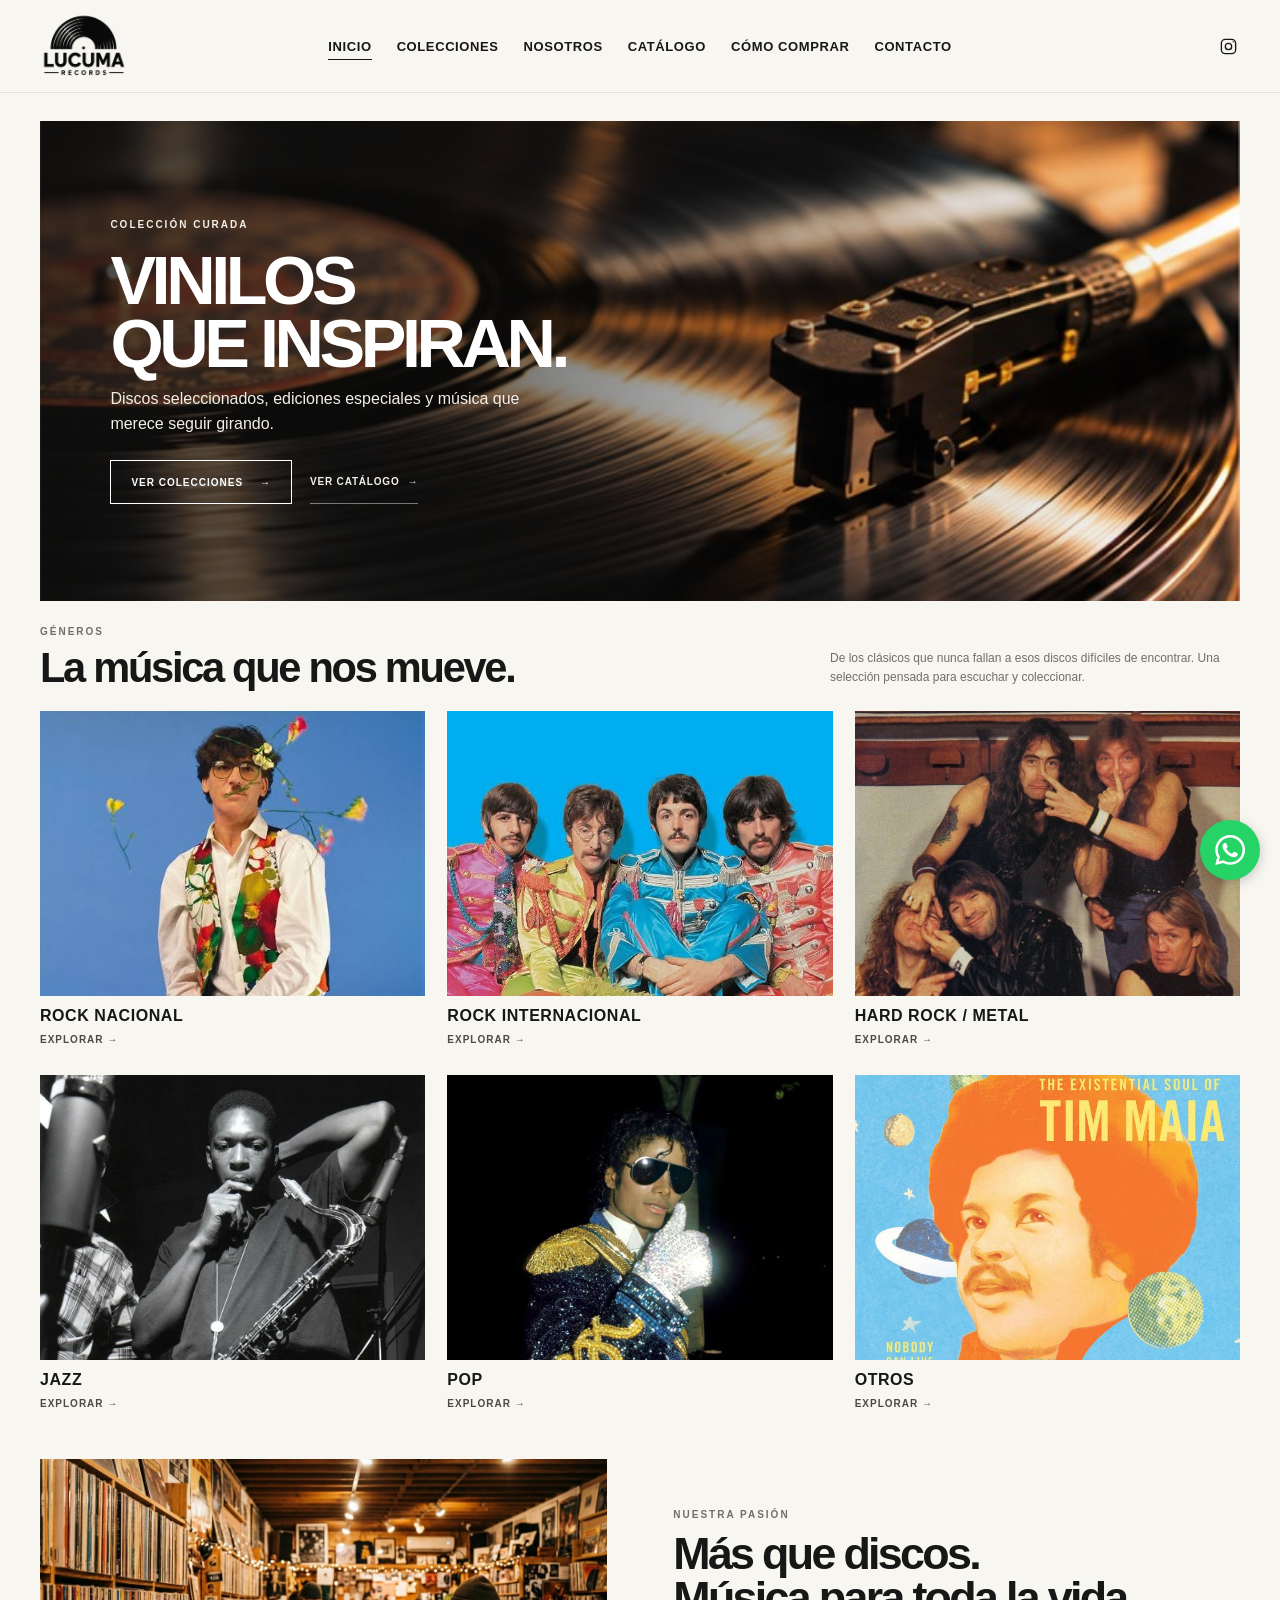
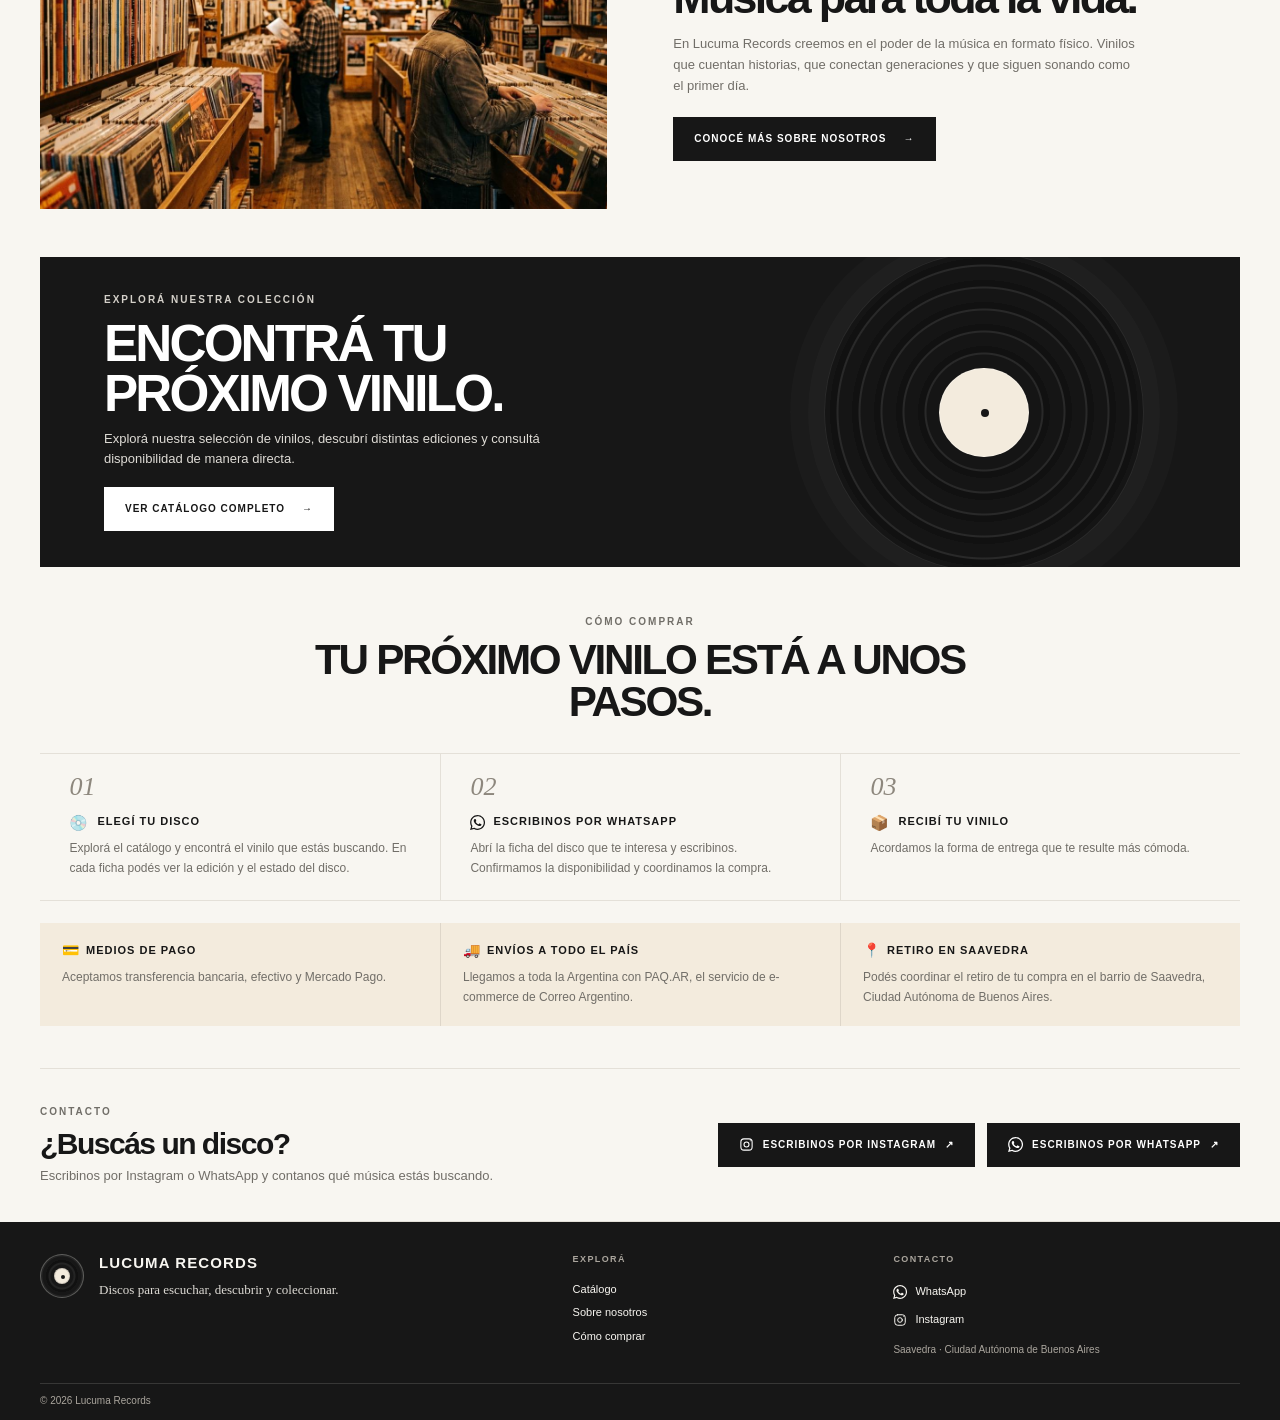
==== commit f2305544: "Improve shared footer and navigation" ====
--- a/index.html
+++ b/index.html
@@ -61,7 +61,6 @@
     .brand { display: inline-flex; width: max-content; align-items: center; }
     .brand img { width: 164px; height: 76px; object-fit: contain; object-position: left center; }
     .primary-nav { display: flex; align-items: center; justify-content: center; gap: clamp(25px, 1.8vw, 34px); }
-    .primary-nav .nav-how-to { display: none; }
     .primary-nav a { position: relative; padding: 12px 0; font-size: 13px; font-weight: 600; letter-spacing: .6px; text-transform: uppercase; }
     .primary-nav a::after { position: absolute; right: 0; bottom: 6px; left: 0; height: 1px; background: currentColor; content: ""; transform: scaleX(0); transform-origin: left; transition: transform .2s ease; }
     .primary-nav a:hover::after, .primary-nav a:focus-visible::after, .primary-nav a[href="#inicio"]::after { transform: scaleX(1); }
@@ -183,10 +182,24 @@
       -webkit-tap-highlight-color: transparent;
     }
     .floating-whatsapp svg { display: block; width: 30px; height: 30px; fill: currentColor; }
-    .footer { display: flex; align-items: center; justify-content: space-between; gap: 24px; padding-block: 24px 30px; color: var(--muted); font-size: 11px; }
-    .footer strong { color: var(--ink); font-size: 14px; letter-spacing: .8px; }
-    .footer p { margin: 5px 0 0; }
-    .footer a { color: var(--ink); text-decoration: underline; text-underline-offset: 3px; }
+    .site-footer { background: var(--ink); color: var(--paper); }
+    .footer-main { display: grid; grid-template-columns: minmax(0, 1.25fr) minmax(140px, .7fr) minmax(230px, .9fr); gap: clamp(24px, 4vw, 56px); padding-block: 32px 26px; }
+    .footer-brand { display: flex; align-items: flex-start; gap: 15px; }
+    .footer-record-mark { position: relative; flex: 0 0 44px; width: 44px; aspect-ratio: 1; border: 1px solid rgb(248 246 241 / 28%); border-radius: 50%; background: repeating-radial-gradient(circle at center, #171717 0 3px, #242424 4px 5px, #111 6px 8px); }
+    .footer-record-mark::before { position: absolute; inset: 31%; border: 1px solid rgb(23 23 23 / 15%); border-radius: 50%; background: var(--cream); content: ""; }
+    .footer-record-mark::after { position: absolute; top: 48%; left: 48%; width: 4px; aspect-ratio: 1; border-radius: 50%; background: var(--ink); content: ""; }
+    .footer-wordmark { display: inline-block; color: var(--paper); font-size: 15px; font-weight: 700; letter-spacing: 1.1px; }
+    .footer-tagline { max-width: 280px; margin: 8px 0 0; color: #dedbd5; font-family: Georgia, "Times New Roman", serif; font-size: 13px; line-height: 1.5; }
+    .footer-heading { margin: 0 0 10px; color: #aaa59d; font-size: 9px; font-weight: 700; letter-spacing: 1.4px; text-transform: uppercase; }
+    .footer-links, .footer-contact { display: flex; flex-direction: column; align-items: flex-start; }
+    .footer-links { gap: 8px; }
+    .footer-links a, .footer-contact-link { color: var(--paper); font-size: 11px; line-height: 1.4; }
+    .footer-contact { gap: 8px; }
+    .footer-contact-link { display: inline-flex; min-height: 20px; align-items: center; gap: 8px; }
+    .footer-contact-link svg { width: 14px; height: 14px; flex: 0 0 14px; fill: currentColor; }
+    .footer-contact-link:last-of-type svg { fill: none; stroke: currentColor; stroke-width: 1.7; stroke-linecap: round; stroke-linejoin: round; }
+    .footer-location { margin: 4px 0 0; color: #aaa59d; font-size: 10px; line-height: 1.5; }
+    .footer-bottom { border-top: 1px solid rgb(248 246 241 / 14%); padding-block: 11px 14px; color: #aaa59d; font-size: 10px; }
     :focus-visible { outline: 2px solid var(--ink); outline-offset: 4px; }
 
     @media (max-width: 960px) {
@@ -222,7 +235,6 @@
       .primary-nav.is-open { display: flex; flex-direction: column; }
       .primary-nav a { min-height: 44px; display: flex; align-items: center; padding: 14px 4px; border-bottom: 1px solid var(--line); font-size: 12px; font-weight: 600; line-height: 1.3; }
       .primary-nav a::after { display: none; }
-      .primary-nav .nav-how-to { display: flex; }
       .hero { min-height: 350px; aspect-ratio: auto; margin-top: 18px; padding: 26px 21px; }
       .hero::before { background: linear-gradient(90deg, rgb(16 15 14 / 78%) 0%, rgb(16 15 14 / 56%) 62%, rgb(16 15 14 / 24%) 100%); }
       .hero-copy { padding: 0; }
@@ -265,7 +277,18 @@
       .buy-info p { font-size: 11px; }
       .contact { align-items: flex-start; flex-direction: column; gap: 16px; padding-block: 28px; }
       .contact h2 { font-size: 28px; }
-      .footer { align-items: flex-start; flex-direction: column; gap: 12px; padding-block: 21px 27px; }
+      .footer-main { grid-template-columns: 1fr 1fr; gap: 22px 16px; padding-block: 27px 22px; }
+      .footer-brand { grid-column: 1 / -1; }
+      .footer-links { grid-column: 1; }
+      .footer-contact { grid-column: 2; }
+      .footer-bottom { padding-right: 72px; }
+    }
+    @media (max-width: 650px) {
+      .footer-main { grid-template-columns: 1fr; gap: 19px; padding-block: 26px 21px; }
+      .footer-brand, .footer-links, .footer-contact { grid-column: 1; }
+      .footer-contact { gap: 8px; }
+      .footer-bottom { padding-right: 0; }
+      .home-footer .footer-contact, .home-footer .footer-bottom { padding-right: 76px; }
     }
     @media (prefers-reduced-motion: reduce) {
       html { scroll-behavior: auto; }
@@ -420,10 +443,36 @@
     </section>
   </main>
 
-  <footer class="footer container">
-    <div><strong>LUCUMA RECORDS</strong><p>Buenos Aires · Argentina</p></div>
-    <div>Seguinos en <a href="https://www.instagram.com/lucumarecords/" target="_blank" rel="noopener noreferrer">Instagram</a><br><span>© <span id="year"></span> Lucuma Records</span></div>
-  </footer>
+  <footer class="site-footer home-footer">
+  <div class="container footer-main">
+    <div class="footer-brand">
+      <span class="footer-record-mark" aria-hidden="true"></span>
+      <div>
+        <a class="footer-wordmark" href="index.html#inicio">LUCUMA RECORDS</a>
+        <p class="footer-tagline">Discos para escuchar, descubrir y coleccionar.</p>
+      </div>
+    </div>
+    <nav class="footer-links" aria-label="Enlaces del pie de página">
+      <p class="footer-heading">Explorá</p>
+      <a href="catalogo.html">Catálogo</a>
+      <a href="nosotros.html">Sobre nosotros</a>
+      <a href="index.html#como-comprar">Cómo comprar</a>
+    </nav>
+    <div class="footer-contact">
+      <p class="footer-heading">Contacto</p>
+      <a class="footer-contact-link" href="https://wa.me/5491165437000" target="_blank" rel="noopener noreferrer">
+        <svg viewBox="0 0 24 24" aria-hidden="true"><path d="M20.52 3.48A11.82 11.82 0 0 0 12.13 0C5.57 0 .23 5.34.23 11.9c0 2.1.55 4.14 1.6 5.95L.12 24l6.3-1.65a11.9 11.9 0 0 0 5.7 1.45h.01c6.56 0 11.9-5.34 11.9-11.9 0-3.18-1.24-6.17-3.51-8.42ZM12.13 21.8h-.01c-1.78 0-3.52-.48-5.04-1.39l-.36-.21-3.74.98 1-3.65-.24-.37a9.84 9.84 0 0 1-1.51-5.26c0-5.46 4.44-9.9 9.9-9.9 2.65 0 5.13 1.03 7 2.9a9.84 9.84 0 0 1 2.9 7c0 5.46-4.44 9.9-9.9 9.9Zm5.43-7.41c-.3-.15-1.78-.88-2.06-.98-.28-.1-.48-.15-.68.15-.2.3-.78.98-.95 1.18-.18.2-.35.22-.65.07-.3-.15-1.26-.46-2.4-1.46-.88-.79-1.48-1.77-1.65-2.07-.18-.3-.02-.46.13-.61.13-.13.3-.35.45-.53.15-.18.2-.3.3-.5.1-.2.05-.38-.03-.53-.07-.15-.68-1.63-.93-2.23-.24-.58-.49-.5-.68-.51h-.58c-.2 0-.53.07-.8.37-.28.3-1.05 1.03-1.05 2.51s1.08 2.91 1.23 3.11c.15.2 2.12 3.24 5.14 4.55.72.31 1.28.5 1.72.64.72.23 1.38.2 1.9.12.58-.09 1.78-.73 2.03-1.43.25-.7.18-1.3.18-1.43-.08-.12-.28-.2-.58-.35Z"/></svg>
+        <span>WhatsApp</span>
+      </a>
+      <a class="footer-contact-link" href="https://www.instagram.com/lucumarecords/" target="_blank" rel="noopener noreferrer">
+        <svg viewBox="0 0 24 24" aria-hidden="true"><rect x="3" y="3" width="18" height="18" rx="5"/><circle cx="12" cy="12" r="4"/><circle cx="18" cy="6" r=".8" fill="currentColor" stroke="none"/></svg>
+        <span>Instagram</span>
+      </a>
+      <p class="footer-location">Saavedra · Ciudad Autónoma de Buenos Aires</p>
+    </div>
+  </div>
+  <div class="container footer-bottom"><span>© <span id="year"></span> Lucuma Records</span></div>
+</footer>
 
   <a class="floating-whatsapp" href="https://wa.me/5491165437000?text=Hola%2C%20quer%C3%ADa%20hacer%20una%20consulta%20sobre%20Lucuma%20Records." target="_blank" rel="noopener noreferrer" aria-label="Consultá por WhatsApp sobre Lucuma Records" title="Consultá por WhatsApp sobre Lucuma Records">
     <svg viewBox="0 0 24 24" aria-hidden="true" focusable="false"><path d="M20.52 3.48A11.82 11.82 0 0 0 12.13 0C5.57 0 .23 5.34.23 11.9c0 2.1.55 4.14 1.6 5.95L.12 24l6.3-1.65a11.9 11.9 0 0 0 5.7 1.45h.01c6.56 0 11.9-5.34 11.9-11.9 0-3.18-1.24-6.17-3.51-8.42ZM12.13 21.8h-.01c-1.78 0-3.52-.48-5.04-1.39l-.36-.21-3.74.98 1-3.65-.24-.37a9.84 9.84 0 0 1-1.51-5.26c0-5.46 4.44-9.9 9.9-9.9 2.65 0 5.13 1.03 7 2.9a9.84 9.84 0 0 1 2.9 7c0 5.46-4.44 9.9-9.9 9.9Zm5.43-7.41c-.3-.15-1.78-.88-2.06-.98-.28-.1-.48-.15-.68.15-.2.3-.78.98-.95 1.18-.18.2-.35.22-.65.07-.3-.15-1.26-.46-2.4-1.46-.88-.79-1.48-1.77-1.65-2.07-.18-.3-.02-.46.13-.61.13-.13.3-.35.45-.53.15-.18.2-.3.3-.5.1-.2.05-.38-.03-.53-.07-.15-.68-1.63-.93-2.23-.24-.58-.49-.5-.68-.51h-.58c-.2 0-.53.07-.8.37-.28.3-1.05 1.03-1.05 2.51s1.08 2.91 1.23 3.11c.15.2 2.12 3.24 5.14 4.55.72.31 1.28.5 1.72.64.72.23 1.38.2 1.9.12.58-.09 1.78-.73 2.03-1.43.25-.7.18-1.3.18-1.43-.08-.12-.28-.2-.58-.35Z"/></svg>
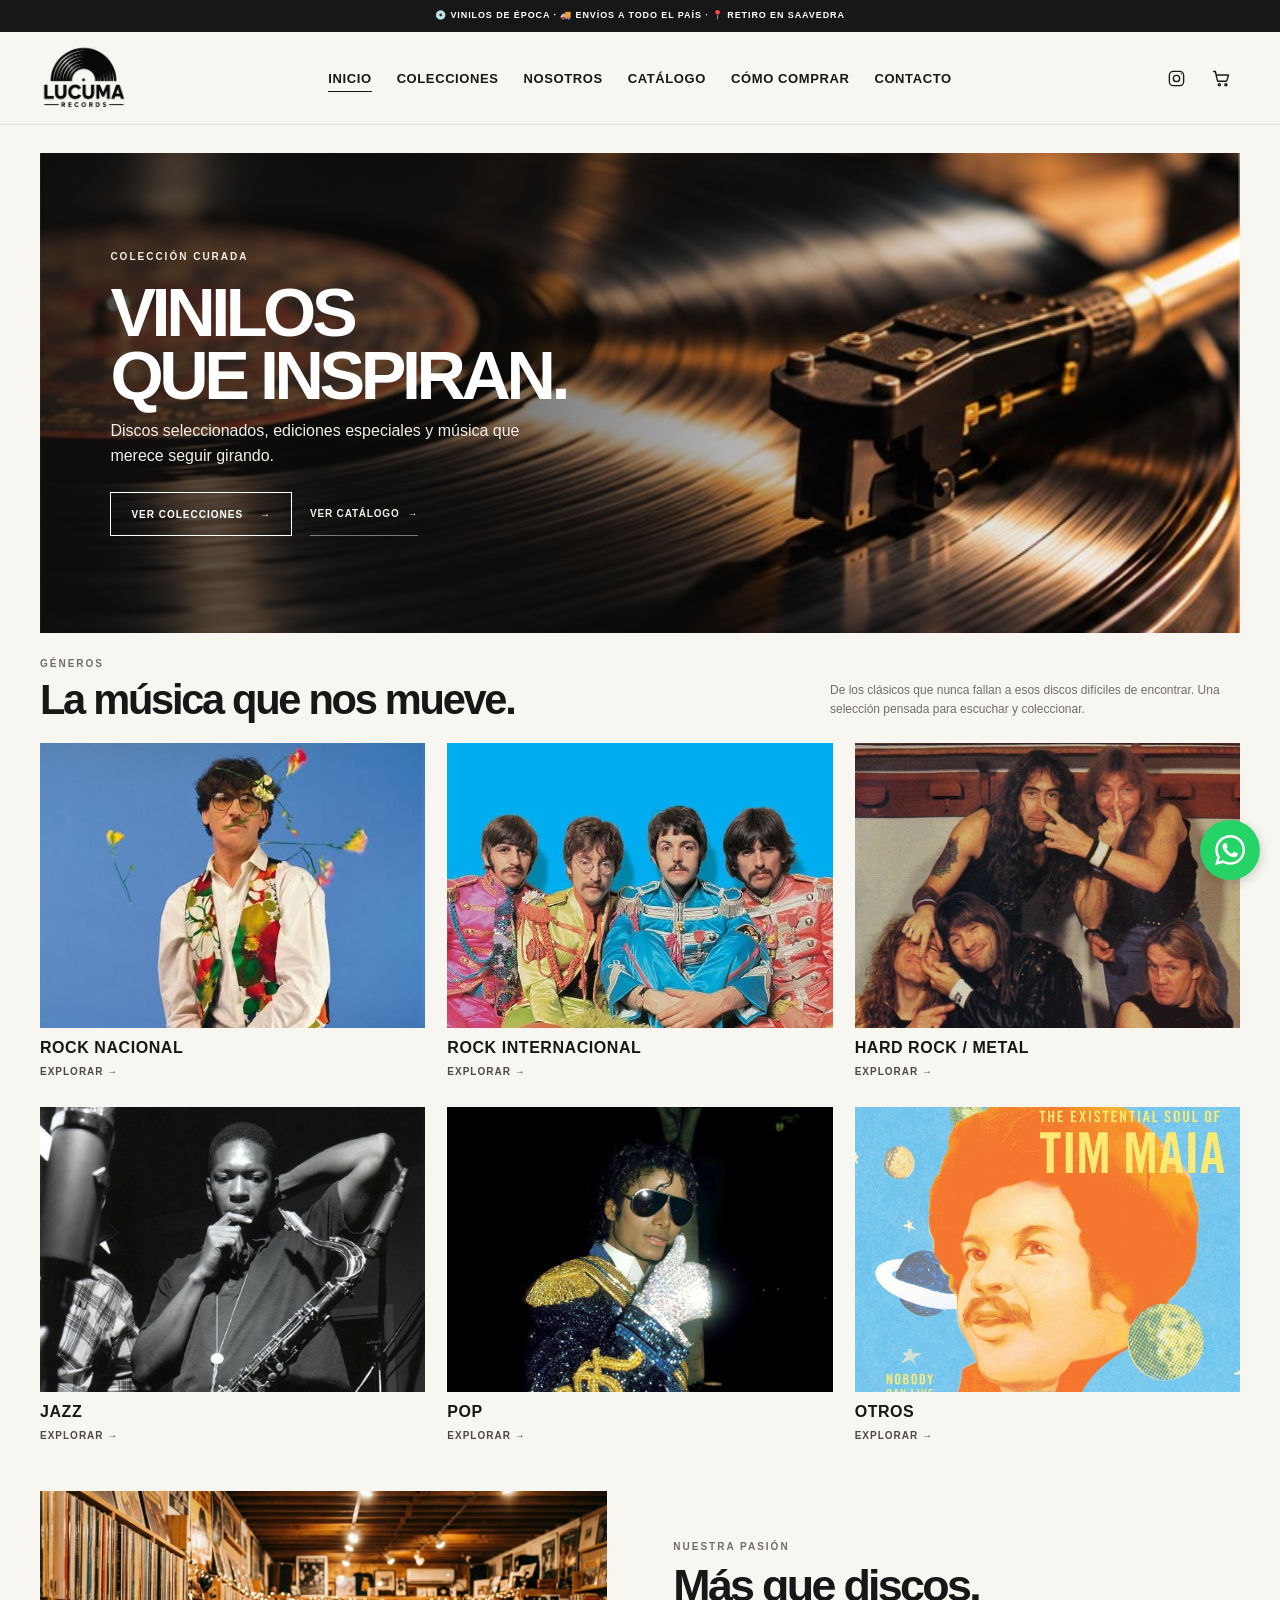
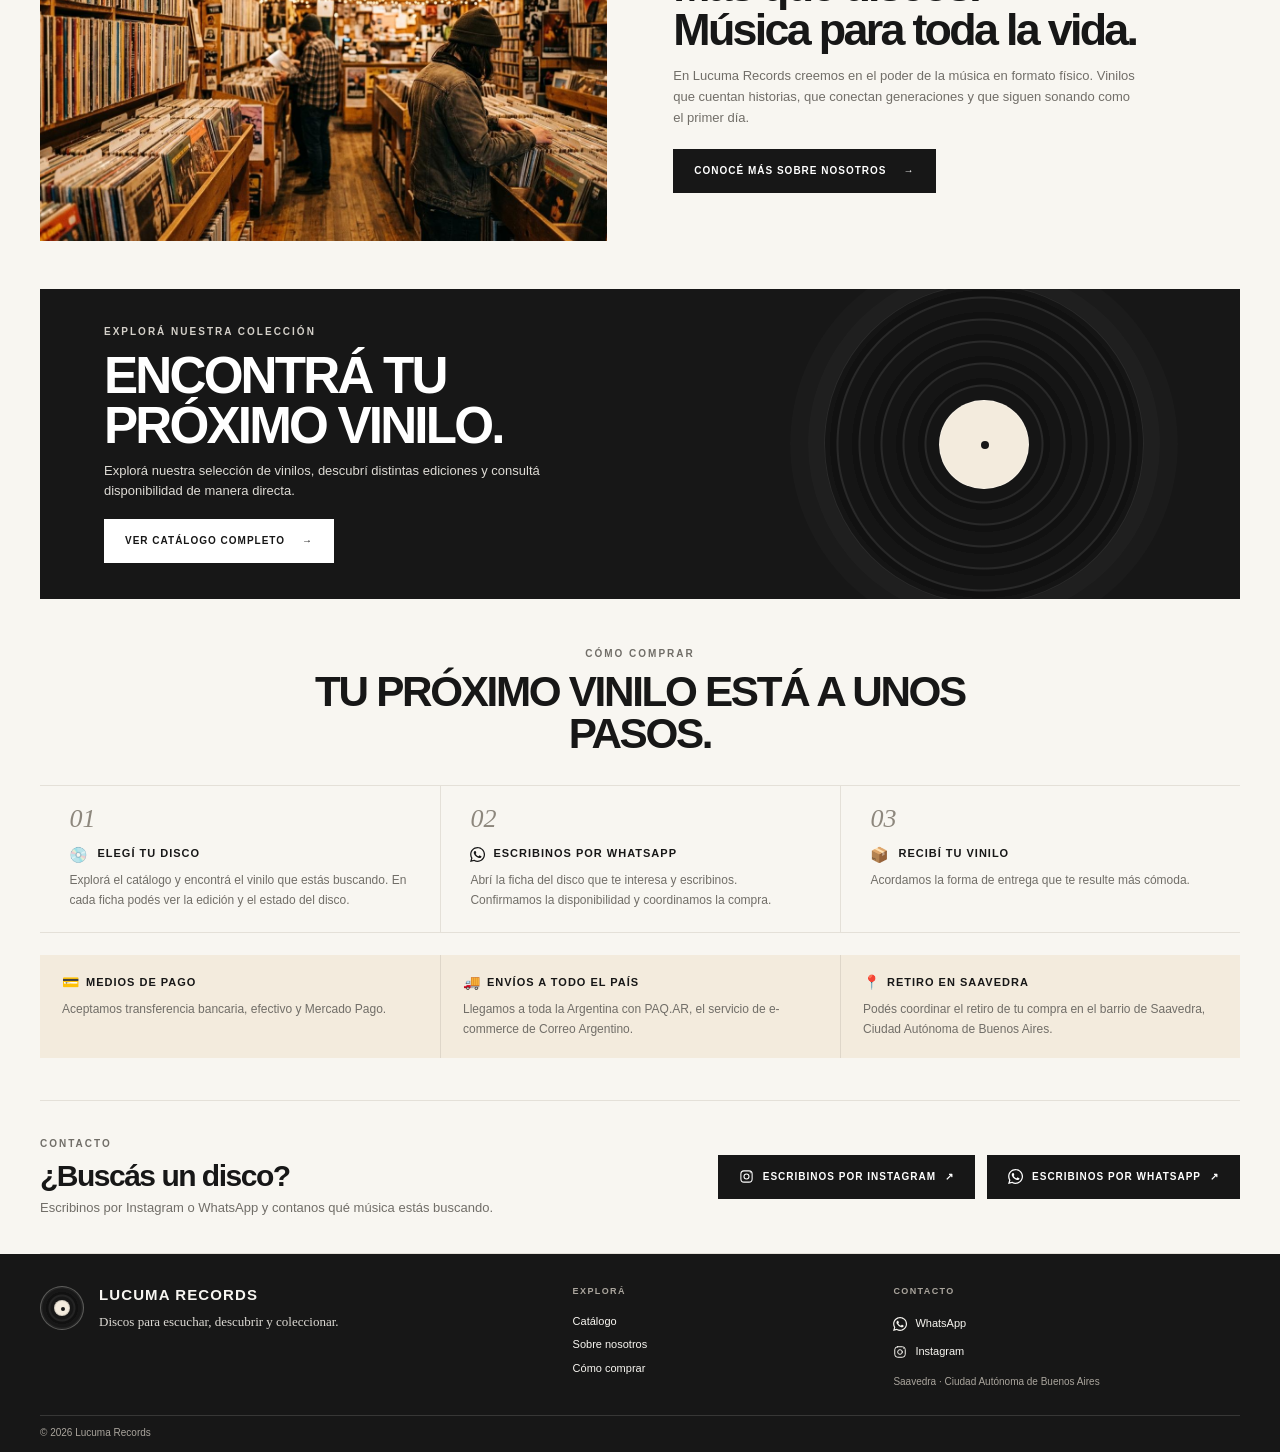
==== commit 88dc22a4: "Agregar carrito de compras y mejoras del catálogo" ====
--- a/index.html
+++ b/index.html
@@ -295,8 +295,13 @@
       *, *::before, *::after { scroll-behavior: auto !important; animation-duration: .01ms !important; animation-iteration-count: 1 !important; transition-duration: .01ms !important; }
     }
   </style>
+  <link rel="stylesheet" href="assets/cart.css?v=1">
 </head>
 <body>
+  <div class="service-banner" role="note">
+    <span class="service-banner__desktop">💿 VINILOS DE ÉPOCA · 🚚 ENVÍOS A TODO EL PAÍS · 📍 RETIRO EN SAAVEDRA</span>
+    <span class="service-banner__mobile">💿 VINILOS DE ÉPOCA · ENVÍOS A TODO EL PAÍS · SAAVEDRA</span>
+  </div>
   <header class="site-header">
     <div class="container header-inner">
       <a class="brand" href="#inicio" aria-label="Lucuma Records, inicio">
@@ -317,6 +322,10 @@
         <a class="social-link" href="https://www.instagram.com/lucumarecords/" target="_blank" rel="noopener noreferrer" aria-label="Instagram de Lucuma Records">
           <svg viewBox="0 0 24 24" aria-hidden="true"><rect x="3" y="3" width="18" height="18" rx="5"/><circle cx="12" cy="12" r="4"/><circle cx="18" cy="6" r=".8" fill="currentColor" stroke="none"/></svg>
         </a>
+        <button class="cart-trigger" type="button" aria-label="Abrir carrito, vacío" aria-haspopup="dialog" aria-expanded="false" aria-controls="cart-dialog">
+          <svg viewBox="0 0 24 24" aria-hidden="true"><path d="M3 4h2l2.2 10.1a1.4 1.4 0 0 0 1.4 1.1h8.2a1.4 1.4 0 0 0 1.4-1.1L20 8H6"/><circle cx="9.5" cy="19" r="1.2"/><circle cx="17" cy="19" r="1.2"/></svg>
+          <span class="cart-trigger__count" aria-live="polite" hidden>0</span>
+        </button>
       </div>
     </div>
   </header>
@@ -495,5 +504,6 @@
     window.matchMedia('(min-width: 651px)').addEventListener('change', closeMenu);
     document.getElementById('year').textContent = new Date().getFullYear();
   </script>
+  <script type="module" src="assets/cart.js?v=1"></script>
 </body>
 </html>
--- a/assets/cart.css
+++ b/assets/cart.css
@@ -0,0 +1,141 @@
+.service-banner {
+  min-height: 32px;
+  display: flex;
+  align-items: center;
+  justify-content: center;
+  padding: 6px 18px;
+  background: #171717;
+  color: #fff;
+  font-size: 9px;
+  font-weight: 600;
+  letter-spacing: .9px;
+  line-height: 1.45;
+  text-align: center;
+  text-transform: uppercase;
+}
+.service-banner__mobile { display: none; }
+.cart-trigger {
+  position: relative;
+  width: 38px;
+  height: 38px;
+  display: grid;
+  flex: 0 0 38px;
+  place-items: center;
+  padding: 0;
+  border: 0;
+  background: transparent;
+  color: inherit;
+  cursor: pointer;
+}
+.cart-trigger svg { width: 21px; height: 21px; fill: none; stroke: currentColor; stroke-width: 1.6; stroke-linecap: round; stroke-linejoin: round; }
+.cart-trigger:focus-visible { outline: 1px solid currentColor; outline-offset: 2px; }
+.cart-trigger__count {
+  position: absolute;
+  top: 0;
+  right: -1px;
+  min-width: 16px;
+  height: 16px;
+  display: grid;
+  place-items: center;
+  padding: 0 4px;
+  border-radius: 99px;
+  background: #171717;
+  color: #fff;
+  font-size: 9px;
+  font-weight: 700;
+  line-height: 1;
+}
+.cart-trigger__count[hidden] { display: none; }
+
+/* Botón de carrito en cada ficha, manteniendo la tapa y el ancho de tarjeta. */
+.product-card { display: flex; flex-direction: column; }
+.product-card__open { display: flex; flex: 1 0 auto; flex-direction: column; }
+.product-card__photo { width: 100%; flex: 0 0 auto; }
+.product-card__info { width: 100%; flex: 1 0 auto; align-content: start; }
+.cart-add-button {
+  width: min(100%, 280px);
+  min-height: 42px;
+  display: inline-flex;
+  align-items: center;
+  justify-content: center;
+  align-self: center;
+  margin: 14px auto 0;
+  padding: 10px 14px;
+  border: 1px solid #bdb8ae;
+  border-radius: 0;
+  background: transparent;
+  color: #171717;
+  cursor: pointer;
+  font-size: 9px;
+  font-weight: 700;
+  letter-spacing: 1px;
+  line-height: 1.3;
+  text-align: center;
+  text-transform: uppercase;
+  transition: border-color .16s ease, color .16s ease, background-color .16s ease;
+}
+.cart-add-button:hover:not(:disabled) { border-color: #171717; background: #f1eee8; }
+.cart-add-button:focus-visible { outline: 2px solid #171717; outline-offset: 3px; }
+.cart-add-button:disabled { cursor: default; }
+.cart-add-button.is-added { border-color: #77736d; color: #625e57; }
+.cart-add-button--detail { display: flex; width: min(100%, 380px); margin: 0 auto 18px; border-color: #c8c5bd; background: #f3f2ee; }
+
+.cart-dialog {
+  width: min(560px, calc(100% - 24px));
+  max-width: none;
+  max-height: min(88dvh, 760px);
+  overflow: hidden;
+  padding: 0;
+  border: 1px solid #d8d3ca;
+  border-radius: 0;
+  background: #f8f6f1;
+  color: #171717;
+}
+.cart-dialog::backdrop { background: rgb(23 23 23 / 58%); }
+.cart-panel { max-height: min(88dvh, 760px); display: flex; flex-direction: column; padding: 24px; }
+.cart-panel__header { display: flex; flex: 0 0 auto; align-items: center; justify-content: space-between; gap: 16px; padding-bottom: 14px; border-bottom: 1px solid #e4e0d8; }
+.cart-panel__title { margin: 0; font-family: Georgia, "Times New Roman", serif; font-size: 27px; font-weight: 400; line-height: 1.15; }
+.cart-close { width: 38px; height: 38px; flex: 0 0 38px; border: 0; background: transparent; color: #171717; cursor: pointer; font-size: 27px; font-weight: 300; line-height: 1; }
+.cart-close:focus-visible { outline: 1px solid currentColor; outline-offset: 2px; }
+.cart-notice { flex: 0 0 auto; margin: 12px 0 0; color: #625e57; font-size: 12px; line-height: 1.5; }
+.cart-notice[hidden] { display: none; }
+.cart-items { min-height: 0; flex: 1 1 auto; overflow: auto; overscroll-behavior: contain; }
+.cart-item { display: grid; grid-template-columns: 64px minmax(0, 1fr) auto; align-items: center; gap: 12px; padding: 14px 0; border-bottom: 1px solid #e4e0d8; }
+.cart-item:first-child { margin-top: 2px; }
+.cart-item__photo { width: 64px; height: 64px; object-fit: cover; background: #eeeae2; }
+.cart-item__copy { min-width: 0; }
+.cart-item__artist { display: block; margin: 0 0 3px; color: #716e68; font-size: 8px; font-weight: 700; letter-spacing: 1.1px; line-height: 1.35; text-transform: uppercase; }
+.cart-item__album { margin: 0; font-family: Georgia, "Times New Roman", serif; font-size: 16px; font-weight: 400; line-height: 1.2; overflow-wrap: anywhere; }
+.cart-item__edition { margin: 4px 0 0; color: #716e68; font-size: 10px; line-height: 1.4; }
+.cart-item__edition[hidden] { display: none; }
+.cart-item__price { margin: 5px 0 0; font-size: 12px; font-weight: 700; line-height: 1.3; }
+.cart-item__remove { padding: 7px 0 7px 7px; border: 0; background: transparent; color: #625e57; cursor: pointer; font-size: 9px; font-weight: 600; letter-spacing: .7px; text-decoration: underline; text-underline-offset: 3px; text-transform: uppercase; }
+.cart-item__remove:focus-visible { outline: 1px solid currentColor; outline-offset: 2px; }
+.cart-empty { margin: 22px 0; color: #625e57; font-family: Georgia, "Times New Roman", serif; font-size: 16px; line-height: 1.5; }
+.cart-empty[hidden], .cart-subtotal[hidden], .cart-partial-note[hidden], .cart-shipping-note[hidden], .cart-no-reservation[hidden], .cart-whatsapp[hidden] { display: none; }
+.cart-subtotal { display: flex; flex: 0 0 auto; align-items: baseline; justify-content: space-between; gap: 16px; margin-top: 10px; padding-top: 14px; border-top: 1px solid #d8d3ca; }
+.cart-subtotal__label { color: #625e57; font-size: 11px; line-height: 1.4; }
+.cart-subtotal__value { font-size: 17px; font-weight: 700; text-align: right; }
+.cart-partial-note, .cart-shipping-note, .cart-no-reservation { flex: 0 0 auto; margin: 7px 0 0; color: #716e68; font-size: 10px; line-height: 1.45; }
+.cart-whatsapp { min-height: 48px; display: flex; flex: 0 0 auto; align-items: center; justify-content: center; margin-top: 15px; padding: 12px 16px; background: #171717; color: #fff; font-size: 10px; font-weight: 700; letter-spacing: .9px; line-height: 1.35; text-align: center; text-transform: uppercase; }
+.cart-whatsapp[aria-disabled="true"] { opacity: .42; pointer-events: none; }
+.cart-whatsapp:focus-visible { outline: 2px solid #171717; outline-offset: 3px; }
+.cart-no-reservation { text-align: center; }
+
+@media (max-width: 650px) {
+  .service-banner { min-height: 32px; padding: 6px 14px; font-size: 8px; letter-spacing: .55px; }
+  .service-banner__desktop { display: none; }
+  .service-banner__mobile { display: inline; }
+  .cart-trigger { width: 38px; height: 40px; }
+  .cart-dialog { width: calc(100% - 20px); max-height: calc(100dvh - 20px); }
+  .cart-panel { max-height: calc(100dvh - 20px); padding: 18px; }
+  .cart-panel__title { font-size: 24px; }
+  .cart-add-button { width: min(100%, 340px); min-height: 46px; }
+  .cart-add-button--detail { width: 100%; margin: 0 auto 10px; }
+}
+@media (max-width: 390px) {
+  .cart-panel { padding: 15px; }
+  .cart-item { grid-template-columns: 48px minmax(0, 1fr); gap: 10px; }
+  .cart-item__photo { width: 48px; height: 48px; grid-row: span 2; }
+  .cart-item__remove { grid-column: 2; justify-self: start; padding: 4px 0; }
+}
